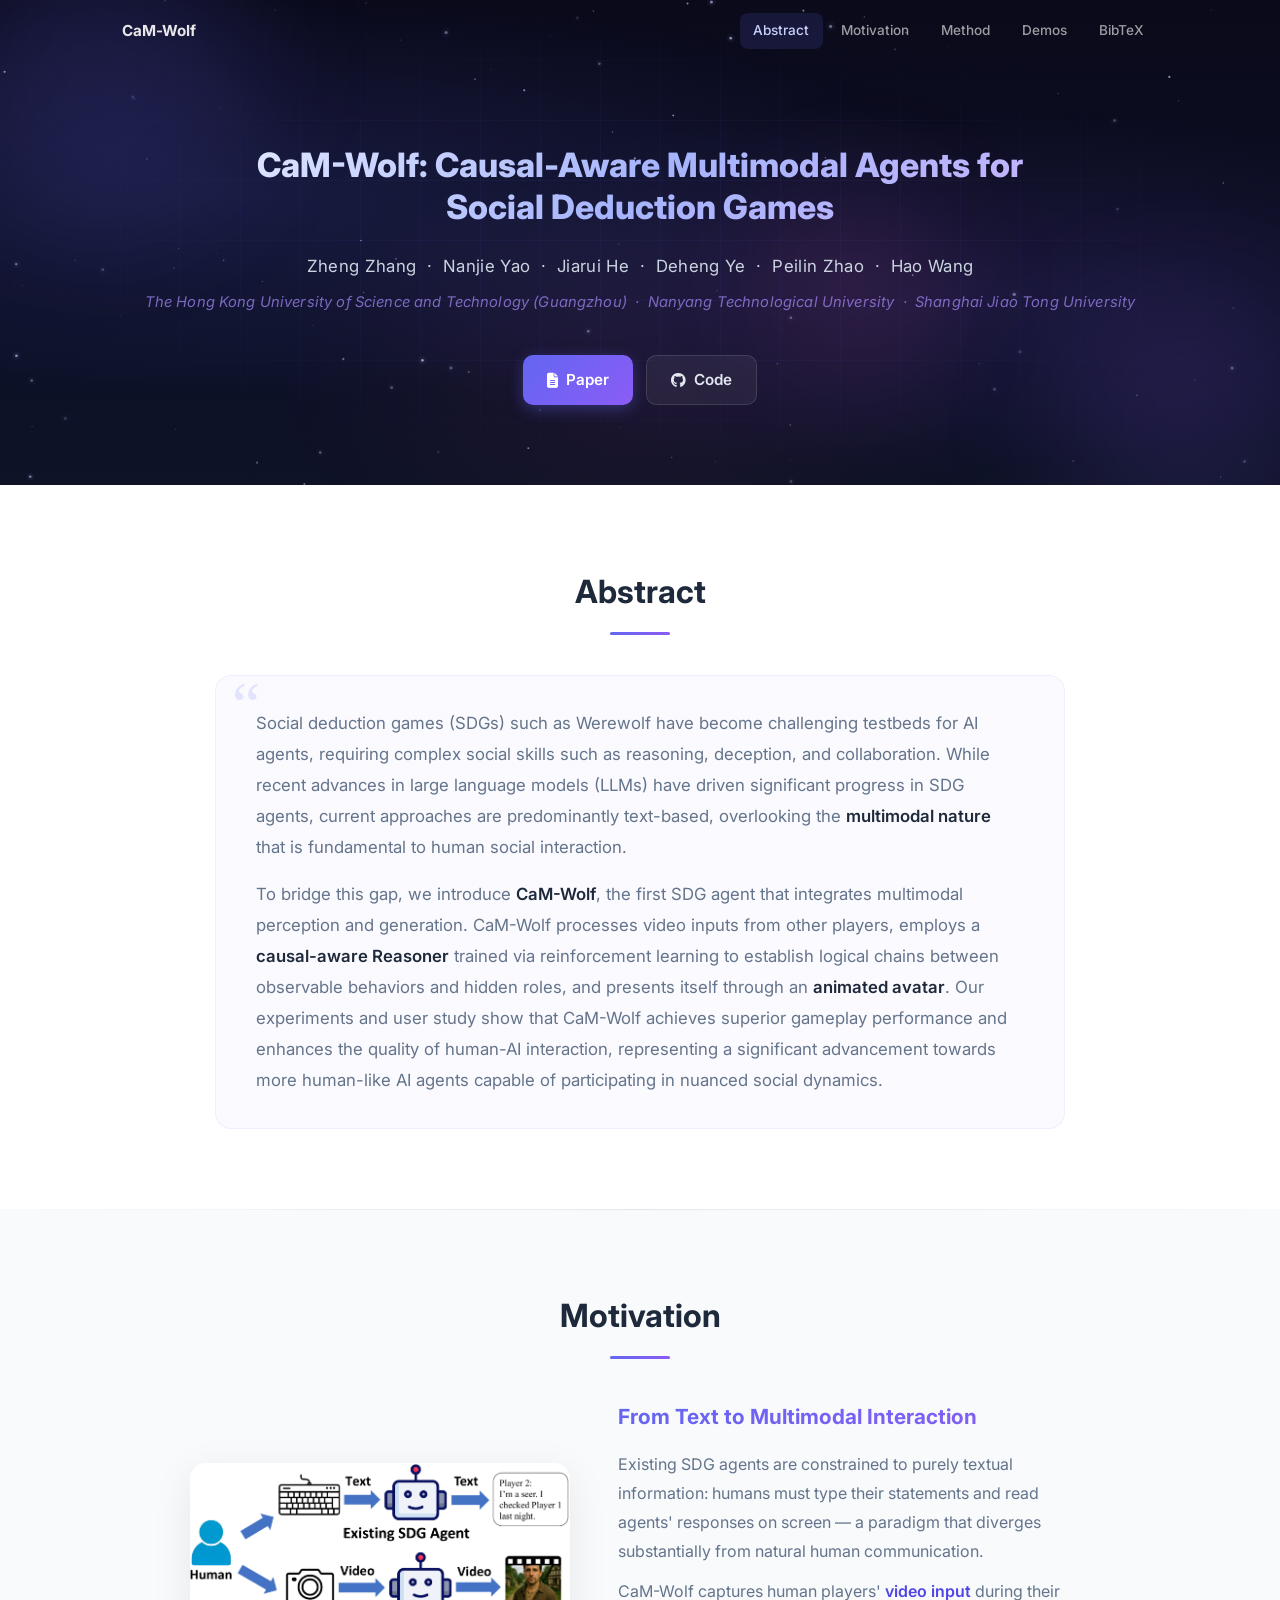
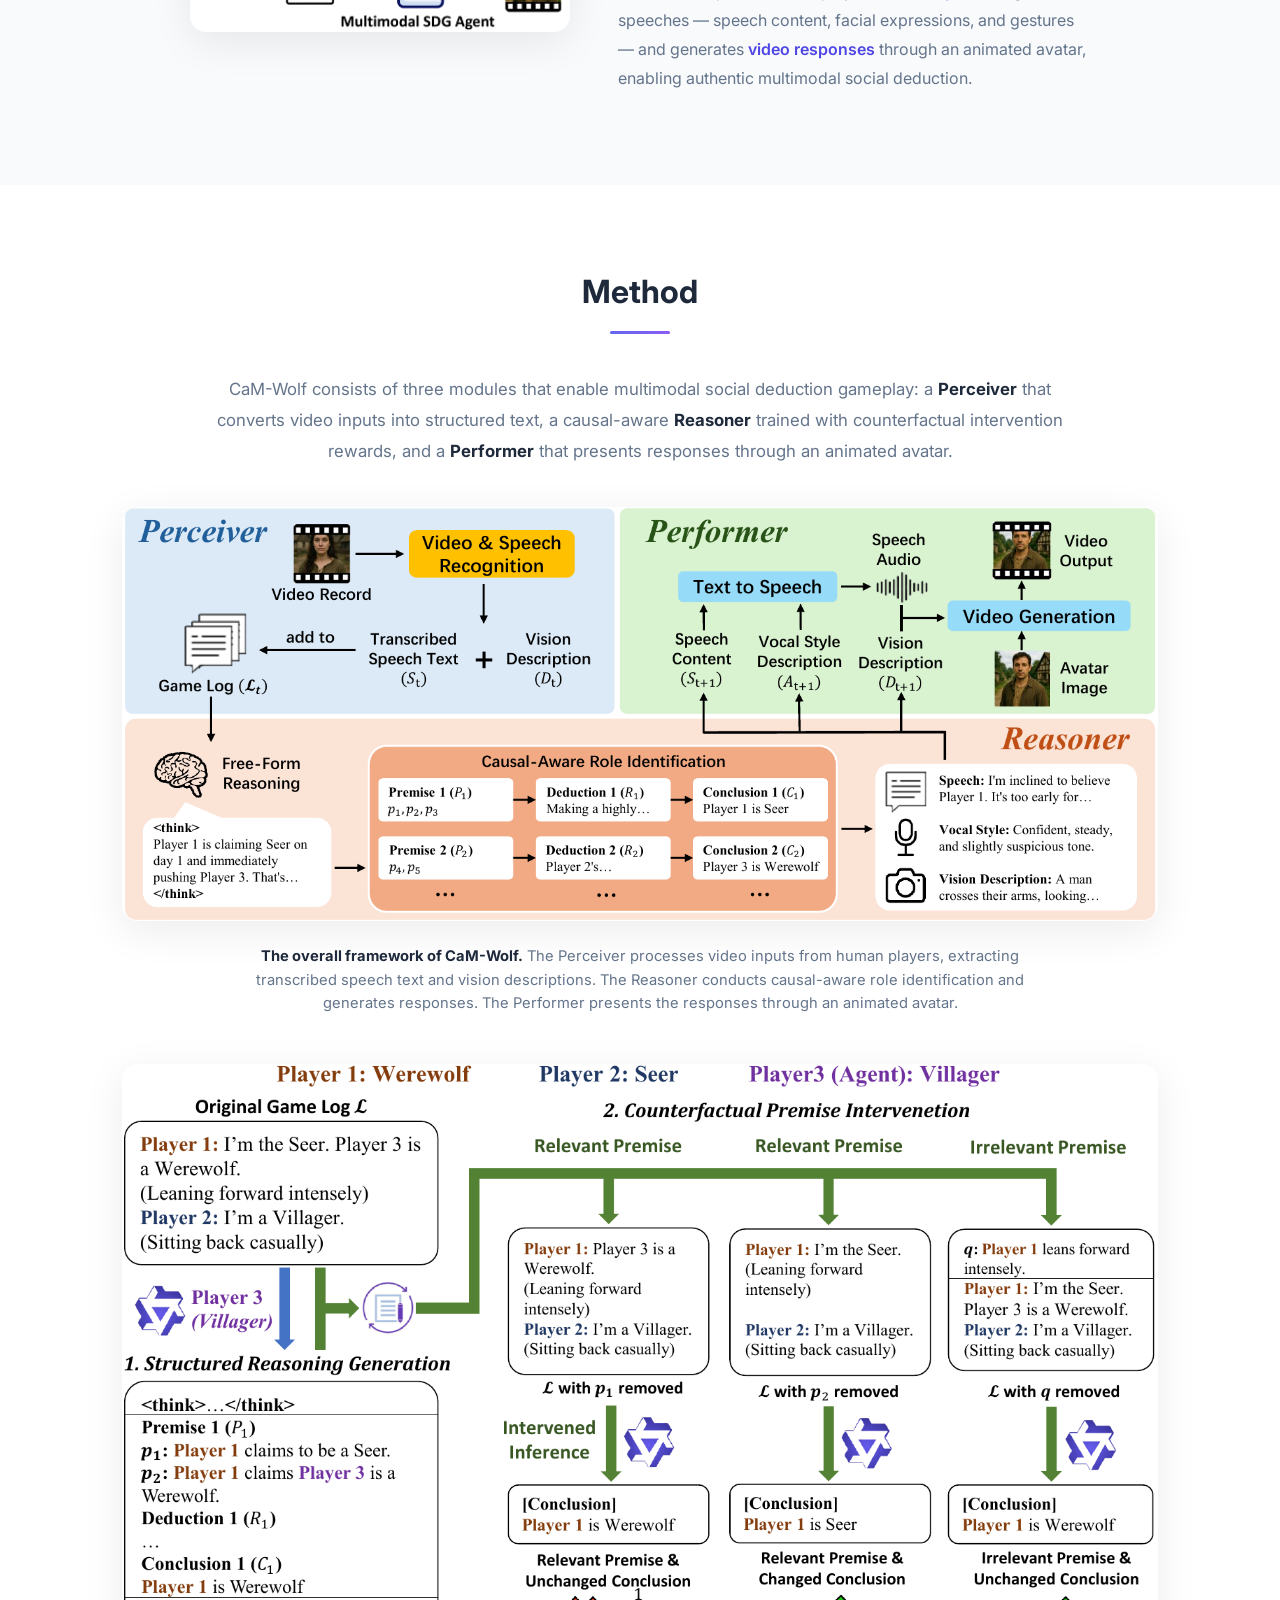
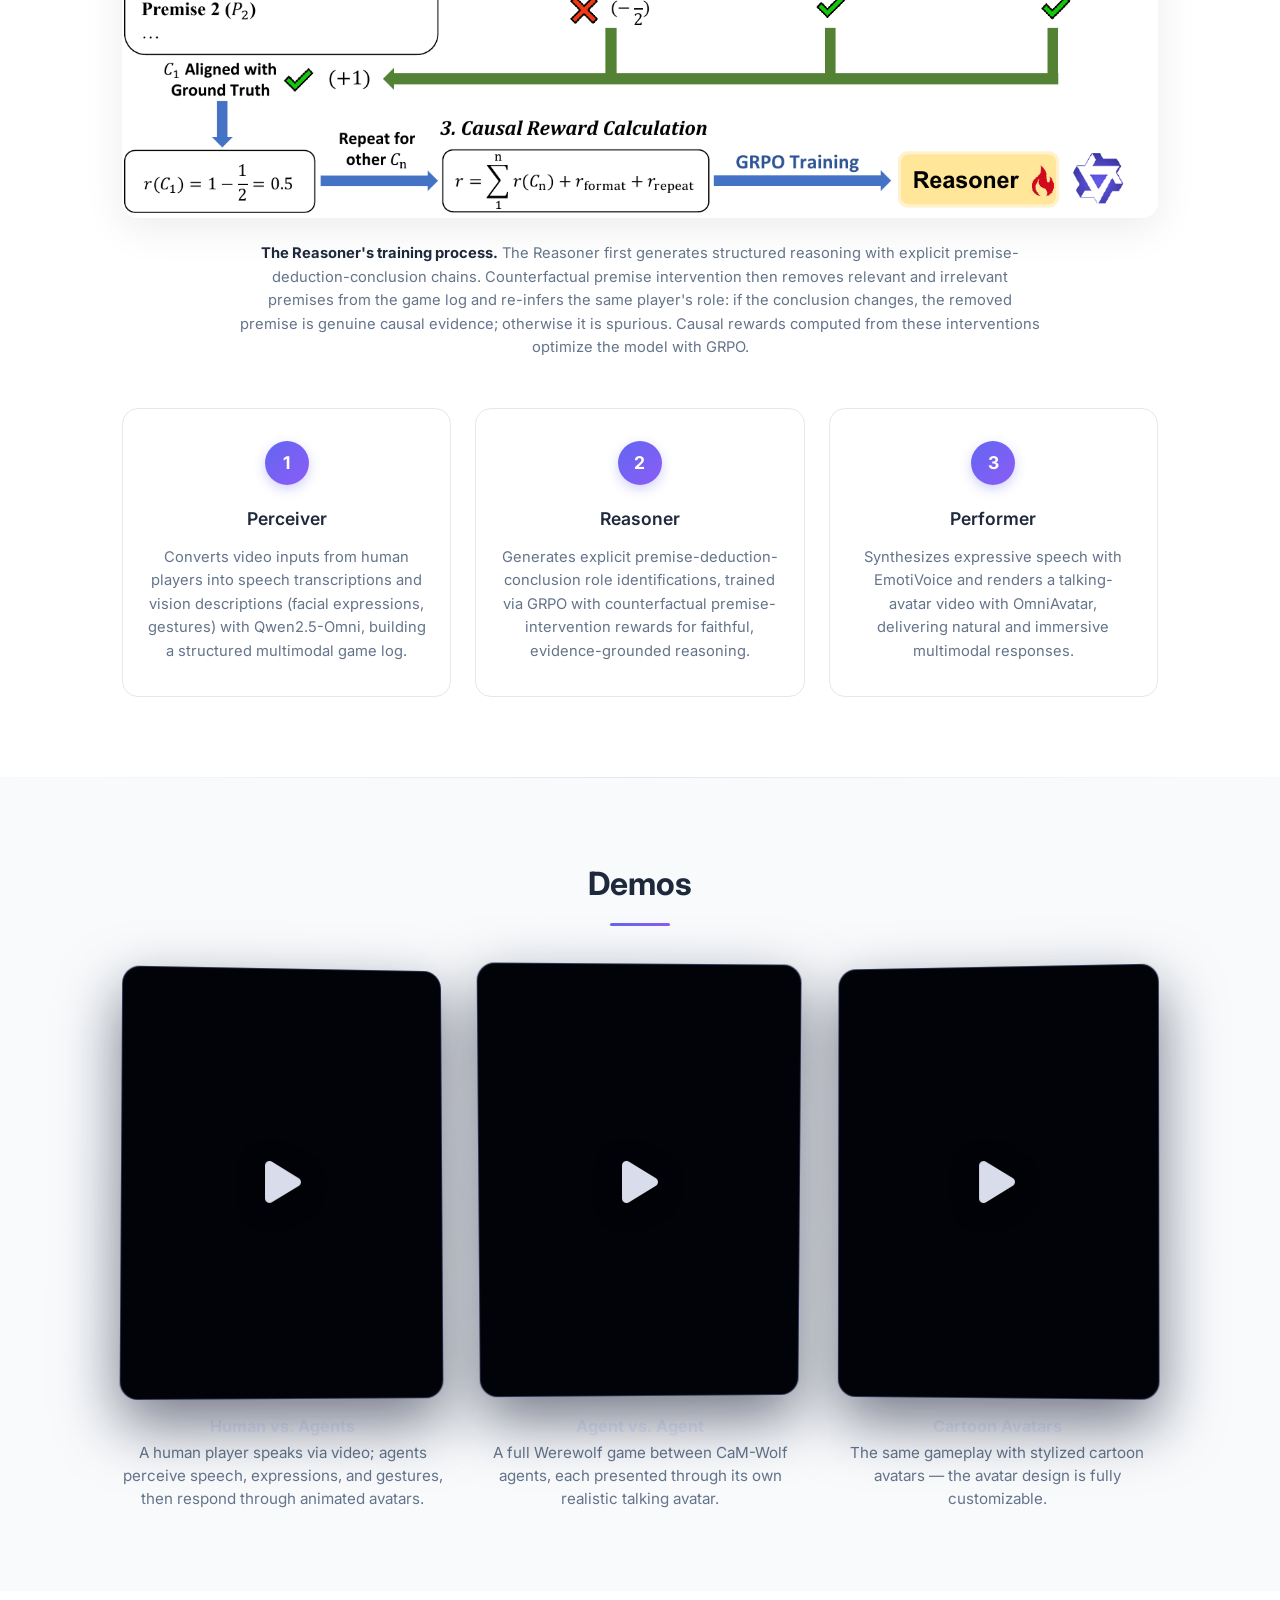
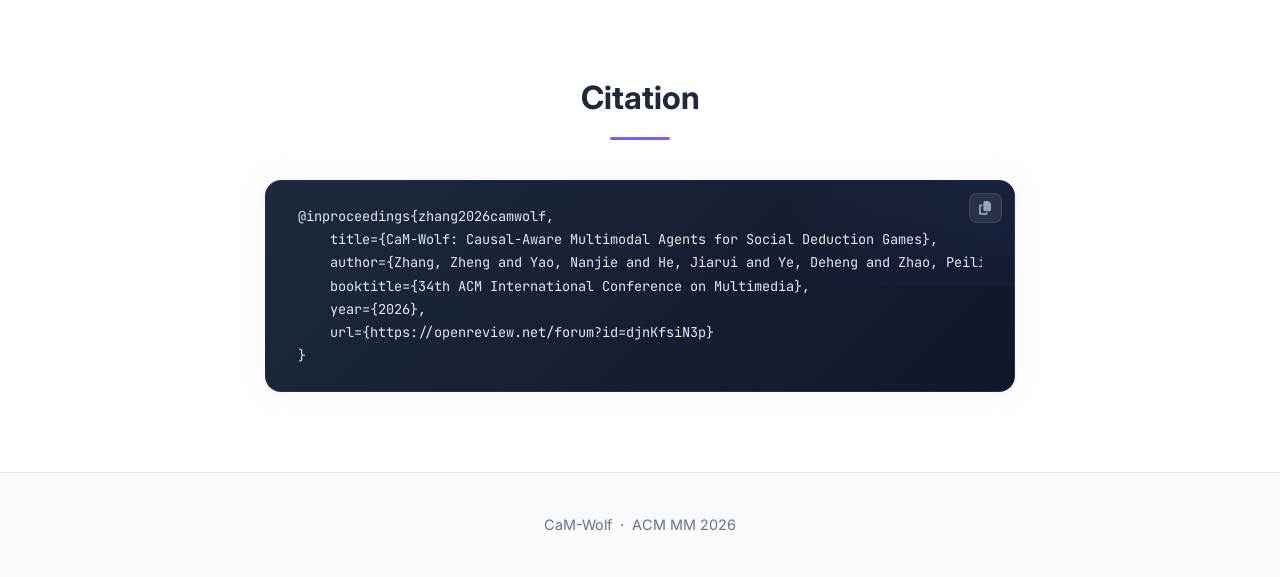
==== docs/index.html @ 0de29b6f "Human-vs-agent GUI and project page" ====
<!DOCTYPE html>
<html lang="en">
<head>
    <meta charset="UTF-8">
    <meta name="viewport" content="width=device-width, initial-scale=1.0">
    <title>CaM-Wolf</title>
    <link rel="stylesheet" href="static/css/style.css">
    <link rel="stylesheet" href="https://cdnjs.cloudflare.com/ajax/libs/font-awesome/6.5.1/css/all.min.css">
    <link rel="preconnect" href="https://fonts.googleapis.com">
    <link rel="preconnect" href="https://fonts.gstatic.com" crossorigin>
    <link href="https://fonts.googleapis.com/css2?family=Inter:wght@300;400;500;600;700;800&family=JetBrains+Mono:wght@400;500&display=swap" rel="stylesheet">
    <style>
        .demo-grid {
            display: grid;
            grid-template-columns: repeat(auto-fit, minmax(320px, 1fr));
            gap: 2.2rem;
            margin-top: 2.5rem;
        }
        .tilt-card {
            perspective: 1200px;
        }
        .tilt-inner {
            position: relative;
            border-radius: 18px;
            overflow: hidden;
            background: #0d1020;
            border: 1px solid rgba(140, 160, 255, 0.25);
            box-shadow: 0 24px 60px rgba(10, 14, 40, 0.55),
                        0 0 0 rgba(120, 150, 255, 0.0);
            transform-style: preserve-3d;
            transition: box-shadow 0.35s ease, border-color 0.35s ease;
            will-change: transform;
        }
        .tilt-inner::after {
            content: "";
            position: absolute;
            inset: 0;
            background: radial-gradient(600px circle at var(--mx, 50%) var(--my, 50%),
                                        rgba(150, 175, 255, 0.16), transparent 45%);
            pointer-events: none;
            opacity: 0;
            transition: opacity 0.35s ease;
        }
        .tilt-card:hover .tilt-inner {
            border-color: rgba(150, 175, 255, 0.55);
            box-shadow: 0 34px 80px rgba(10, 14, 40, 0.7),
                        0 0 42px rgba(120, 150, 255, 0.18);
        }
        .tilt-card:hover .tilt-inner::after { opacity: 1; }
        .tilt-inner video {
            display: block;
            width: 100%;
            height: 430px;
            object-fit: contain;
            background: #000;
            transform: translateZ(30px) scale(1.02);
        }
        .tilt-caption {
            margin-top: 1rem;
            text-align: center;
            color: var(--text-secondary, #9aa3c0);
            font-size: 0.95rem;
            line-height: 1.5;
        }
        .tilt-caption strong { color: var(--text-primary, #e8ecff); display: block; font-size: 1.02rem; margin-bottom: 0.25rem; }
        .play-hint {
            position: absolute;
            inset: 0;
            display: flex;
            align-items: center;
            justify-content: center;
            background: rgba(8, 10, 24, 0.35);
            opacity: 1;
            transition: opacity 0.3s ease;
            cursor: pointer;
        }
        .play-hint.hidden { opacity: 0; pointer-events: none; }
        .play-hint i {
            font-size: 3rem;
            color: rgba(235, 240, 255, 0.92);
            text-shadow: 0 4px 24px rgba(0, 0, 0, 0.6);
        }
        @media (max-width: 640px) {
            .tilt-inner video { height: 320px; }
        }
    </style>
</head>
<body>
<nav class="navbar" id="navbar">
    <div class="nav-container">
        <a href="#" class="nav-logo">CaM-Wolf</a>
        <div class="nav-links">
            <a href="#abstract" class="nav-link">Abstract</a>
            <a href="#motivation" class="nav-link">Motivation</a>
            <a href="#method" class="nav-link">Method</a>
            <a href="#demos" class="nav-link">Demos</a>
            <a href="#citation" class="nav-link">BibTeX</a>
        </div>
    </div>
</nav>
<canvas id="starry-bg"></canvas>
<section class="hero">
    <div class="hero-bg"></div>
    <div class="hero-orb hero-orb-1"></div>
    <div class="hero-orb hero-orb-2"></div>
    <div class="hero-orb hero-orb-3"></div>
    <div class="container">
        <h1 class="hero-title">CaM-Wolf: Causal-Aware Multimodal Agents for Social Deduction Games</h1>
        <p class="hero-authors">
            Zheng Zhang &nbsp;·&nbsp; Nanjie Yao &nbsp;·&nbsp; Jiarui He &nbsp;·&nbsp; Deheng Ye &nbsp;·&nbsp; Peilin Zhao &nbsp;·&nbsp; Hao Wang
        </p>
        <p class="hero-affiliation">The Hong Kong University of Science and Technology (Guangzhou) &nbsp;·&nbsp; Nanyang Technological University &nbsp;·&nbsp; Shanghai Jiao Tong University</p>
        <div class="hero-links">
            <a href="https://openreview.net/forum?id=djnKfsiN3p" class="btn btn-primary" target="_blank">
                <i class="fas fa-file-alt"></i> Paper
            </a>
            <a href="https://github.com/CjangCjengh/avatar_wolf" class="btn btn-secondary" target="_blank">
                <i class="fab fa-github"></i> Code
            </a>
        </div>
    </div>
</section>
<section class="section" id="abstract">
    <div class="container">
        <h2 class="section-title reveal">Abstract</h2>
        <div class="abstract-text reveal">
            <p>
                Social deduction games (SDGs) such as Werewolf have become challenging testbeds for AI agents, requiring complex social skills such as reasoning, deception, and collaboration. While recent advances in large language models (LLMs) have driven significant progress in SDG agents, current approaches are predominantly text-based, overlooking the <strong>multimodal nature</strong> that is fundamental to human social interaction.
            </p>
            <p>
                To bridge this gap, we introduce <strong>CaM-Wolf</strong>, the first SDG agent that integrates multimodal perception and generation. CaM-Wolf processes video inputs from other players, employs a <strong>causal-aware Reasoner</strong> trained via reinforcement learning to establish logical chains between observable behaviors and hidden roles, and presents itself through an <strong>animated avatar</strong>. Our experiments and user study show that CaM-Wolf achieves superior gameplay performance and enhances the quality of human-AI interaction, representing a significant advancement towards more human-like AI agents capable of participating in nuanced social dynamics.
            </p>
        </div>
    </div>
</section>
<section class="section section-alt" id="motivation">
    <div class="container">
        <h2 class="section-title reveal">Motivation</h2>
        <div class="motivation-layout reveal">
            <div class="motivation-img">
                <img src="static/images/motivation.png" alt="Interaction paradigms comparison">
            </div>
            <div class="motivation-text">
                <h3>From Text to Multimodal Interaction</h3>
                <p>Existing SDG agents are constrained to purely textual information: humans must type their statements and read agents' responses on screen — a paradigm that diverges substantially from natural human communication.</p>
                <p>CaM-Wolf captures human players' <strong>video input</strong> during their speeches — speech content, facial expressions, and gestures — and generates <strong>video responses</strong> through an animated avatar, enabling authentic multimodal social deduction.</p>
            </div>
        </div>
    </div>
</section>
<section class="section" id="method">
    <div class="container">
        <h2 class="section-title reveal">Method</h2>

        <div class="method-intro reveal">
            <p>
                CaM-Wolf consists of three modules that enable multimodal social deduction gameplay: a <strong>Perceiver</strong> that converts video inputs into structured text, a causal-aware <strong>Reasoner</strong> trained with counterfactual intervention rewards, and a <strong>Performer</strong> that presents responses through an animated avatar.
            </p>
        </div>

        <div class="figure-container reveal">
            <img src="static/images/framework.png" alt="CaM-Wolf framework" class="figure-img">
            <p class="figure-caption">
                <strong>The overall framework of CaM-Wolf.</strong> The Perceiver processes video inputs from human players, extracting transcribed speech text and vision descriptions. The Reasoner conducts causal-aware role identification and generates responses. The Performer presents the responses through an animated avatar.
            </p>
        </div>

        <div class="figure-container reveal" style="margin-top: 3rem;">
            <img src="static/images/causal_example.png" alt="Causal-aware training" class="figure-img">
            <p class="figure-caption">
                <strong>The Reasoner's training process.</strong> The Reasoner first generates structured reasoning with explicit premise-deduction-conclusion chains. Counterfactual premise intervention then removes relevant and irrelevant premises from the game log and re-infers the same player's role: if the conclusion changes, the removed premise is genuine causal evidence; otherwise it is spurious. Causal rewards computed from these interventions optimize the model with GRPO.
            </p>
        </div>

        <div class="method-steps">
            <div class="step-card reveal reveal-delay-1">
                <div class="step-number">1</div>
                <h3>Perceiver</h3>
                <p>Converts video inputs from human players into speech transcriptions and vision descriptions (facial expressions, gestures) with Qwen2.5-Omni, building a structured multimodal game log.</p>
            </div>
            <div class="step-card reveal reveal-delay-2">
                <div class="step-number">2</div>
                <h3>Reasoner</h3>
                <p>Generates explicit premise-deduction-conclusion role identifications, trained via GRPO with counterfactual premise-intervention rewards for faithful, evidence-grounded reasoning.</p>
            </div>
            <div class="step-card reveal reveal-delay-3">
                <div class="step-number">3</div>
                <h3>Performer</h3>
                <p>Synthesizes expressive speech with EmotiVoice and renders a talking-avatar video with OmniAvatar, delivering natural and immersive multimodal responses.</p>
            </div>
        </div>
    </div>
</section>
<section class="section section-alt" id="demos">
    <div class="container">
        <h2 class="section-title reveal">Demos</h2>
        <div class="demo-grid">
            <div class="tilt-card reveal reveal-delay-1">
                <div class="tilt-inner">
                    <video src="static/videos/human_vs_agent.mp4" muted loop playsinline preload="metadata"></video>
                    <div class="play-hint" onclick="togglePlay(this)"><i class="fas fa-play"></i></div>
                </div>
                <p class="tilt-caption"><strong>Human vs. Agents</strong>A human player speaks via video; agents perceive speech, expressions, and gestures, then respond through animated avatars.</p>
            </div>
            <div class="tilt-card reveal reveal-delay-2">
                <div class="tilt-inner">
                    <video src="static/videos/agent_vs_agent.mp4" muted loop playsinline preload="metadata"></video>
                    <div class="play-hint" onclick="togglePlay(this)"><i class="fas fa-play"></i></div>
                </div>
                <p class="tilt-caption"><strong>Agent vs. Agent</strong>A full Werewolf game between CaM-Wolf agents, each presented through its own realistic talking avatar.</p>
            </div>
            <div class="tilt-card reveal reveal-delay-3">
                <div class="tilt-inner">
                    <video src="static/videos/agent_vs_agent_cartoon.mp4" muted loop playsinline preload="metadata"></video>
                    <div class="play-hint" onclick="togglePlay(this)"><i class="fas fa-play"></i></div>
                </div>
                <p class="tilt-caption"><strong>Cartoon Avatars</strong>The same gameplay with stylized cartoon avatars — the avatar design is fully customizable.</p>
            </div>
        </div>
    </div>
</section>
<section class="section" id="citation">
    <div class="container">
        <h2 class="section-title reveal">Citation</h2>
        <div class="citation-block reveal">
            <button class="copy-btn" onclick="copyBibtex()" title="Copy to clipboard">
                <i class="fas fa-copy"></i>
            </button>
<pre id="bibtex">@inproceedings{zhang2026camwolf,
    title={CaM-Wolf: Causal-Aware Multimodal Agents for Social Deduction Games},
    author={Zhang, Zheng and Yao, Nanjie and He, Jiarui and Ye, Deheng and Zhao, Peilin and Wang, Hao},
    booktitle={34th ACM International Conference on Multimedia},
    year={2026},
    url={https://openreview.net/forum?id=djnKfsiN3p}
}</pre>
        </div>
    </div>
</section>
<footer class="footer">
    <div class="container">
        <p>CaM-Wolf &nbsp;·&nbsp; ACM MM 2026</p>
    </div>
</footer>

<script>
function copyBibtex() {
    const text = document.getElementById('bibtex').textContent;
    navigator.clipboard.writeText(text).then(() => {
        const btn = document.querySelector('.copy-btn');
        btn.innerHTML = '<i class="fas fa-check"></i>';
        setTimeout(() => { btn.innerHTML = '<i class="fas fa-copy"></i>'; }, 2000);
    });
}

const observer = new IntersectionObserver((entries) => {
    entries.forEach(entry => {
        if (entry.isIntersecting) {
            entry.target.classList.add('visible');
        }
    });
}, { threshold: 0.1, rootMargin: '0px 0px -40px 0px' });

document.querySelectorAll('.reveal').forEach(el => observer.observe(el));

const navbar = document.getElementById('navbar');
window.addEventListener('scroll', () => {
    if (window.pageYOffset > 80) {
        navbar.classList.add('nav-scrolled');
    } else {
        navbar.classList.remove('nav-scrolled');
    }
});

const sections = document.querySelectorAll('.section');
const navLinks = document.querySelectorAll('.nav-link');
const navObserver = new IntersectionObserver((entries) => {
    entries.forEach(entry => {
        if (entry.isIntersecting) {
            navLinks.forEach(link => link.classList.remove('active'));
            const id = entry.target.getAttribute('id');
            const activeLink = document.querySelector(`.nav-link[href="#${id}"]`);
            if (activeLink) activeLink.classList.add('active');
        }
    });
}, { threshold: 0.3, rootMargin: '-80px 0px -50% 0px' });

sections.forEach(sec => navObserver.observe(sec));

function togglePlay(hint) {
    const video = hint.parentElement.querySelector('video');
    if (video.paused) {
        video.play();
        hint.classList.add('hidden');
    }
}
document.querySelectorAll('.tilt-inner video').forEach(video => {
    video.addEventListener('click', () => {
        if (!video.paused) {
            video.pause();
            const hint = video.parentElement.querySelector('.play-hint');
            hint.classList.remove('hidden');
        }
    });
});

document.querySelectorAll('.tilt-card').forEach((card, idx) => {
    const inner = card.querySelector('.tilt-inner');
    let targetX = 0, targetY = 0, curX = 0, curY = 0;
    let hovering = false;

    card.addEventListener('mousemove', e => {
        const r = card.getBoundingClientRect();
        const px = (e.clientX - r.left) / r.width;
        const py = (e.clientY - r.top) / r.height;
        targetY = (px - 0.5) * 14;   // rotateY
        targetX = (0.5 - py) * 10;   // rotateX
        inner.style.setProperty('--mx', `${px * 100}%`);
        inner.style.setProperty('--my', `${py * 100}%`);
        hovering = true;
    });
    card.addEventListener('mouseleave', () => {
        hovering = false;
        targetX = 0; targetY = 0;
    });

    function animate(t) {
        if (!hovering) {
            targetY = Math.sin(t / 2600 + idx * 1.7) * 5;
            targetX = Math.cos(t / 3400 + idx * 2.1) * 3.5;
        }
        curX += (targetX - curX) * 0.08;
        curY += (targetY - curY) * 0.08;
        inner.style.transform =
            `rotateX(${curX.toFixed(2)}deg) rotateY(${curY.toFixed(2)}deg)`;
        requestAnimationFrame(animate);
    }
    requestAnimationFrame(animate);
});

(function() {
    const canvas = document.getElementById('starry-bg');
    const ctx = canvas.getContext('2d');
    let width, height, stars, shootingStars;

    function resize() {
        width = canvas.width = window.innerWidth;
        height = canvas.height = window.innerHeight;
    }

    function createStars(count) {
        stars = [];
        for (let i = 0; i < count; i++) {
            stars.push({
                x: Math.random() * width,
                y: Math.random() * height,
                radius: Math.random() * 1.5 + 0.3,
                opacity: Math.random() * 0.6 + 0.2,
                twinkleSpeed: Math.random() * 0.02 + 0.005,
                twinkleOffset: Math.random() * Math.PI * 2
            });
        }
    }

    function createShootingStars() {
        shootingStars = [];
    }

    function maybeAddShootingStar() {
        if (Math.random() < 0.002 && shootingStars.length < 2) {
            shootingStars.push({
                x: Math.random() * width * 0.8,
                y: Math.random() * height * 0.4,
                len: Math.random() * 60 + 40,
                speed: Math.random() * 4 + 3,
                opacity: 1,
                angle: Math.PI / 4 + (Math.random() - 0.5) * 0.3
            });
        }
    }

    function draw(time) {
        ctx.clearRect(0, 0, width, height);

        stars.forEach(star => {
            const twinkle = Math.sin(time * star.twinkleSpeed + star.twinkleOffset) * 0.3 + 0.7;
            const alpha = star.opacity * twinkle;
            ctx.beginPath();
            ctx.arc(star.x, star.y, star.radius, 0, Math.PI * 2);
            ctx.fillStyle = `rgba(200, 210, 255, ${alpha})`;
            ctx.fill();

            if (star.radius > 1.2) {
                ctx.beginPath();
                ctx.arc(star.x, star.y, star.radius * 3, 0, Math.PI * 2);
                ctx.fillStyle = `rgba(180, 200, 255, ${alpha * 0.08})`;
                ctx.fill();
            }
        });

        maybeAddShootingStar();
        shootingStars.forEach((s, i) => {
            s.x += Math.cos(s.angle) * s.speed;
            s.y += Math.sin(s.angle) * s.speed;
            s.opacity -= 0.008;

            if (s.opacity <= 0 || s.x > width || s.y > height) {
                shootingStars.splice(i, 1);
                return;
            }

            const tailX = s.x - Math.cos(s.angle) * s.len;
            const tailY = s.y - Math.sin(s.angle) * s.len;
            const gradient = ctx.createLinearGradient(tailX, tailY, s.x, s.y);
            gradient.addColorStop(0, `rgba(200, 210, 255, 0)`);
            gradient.addColorStop(1, `rgba(200, 210, 255, ${s.opacity * 0.6})`);

            ctx.beginPath();
            ctx.moveTo(tailX, tailY);
            ctx.lineTo(s.x, s.y);
            ctx.strokeStyle = gradient;
            ctx.lineWidth = 1.2;
            ctx.stroke();
        });

        requestAnimationFrame(draw);
    }

    window.addEventListener('resize', () => {
        resize();
        createStars(180);
    });

    resize();
    createStars(180);
    createShootingStars();
    requestAnimationFrame(draw);
})();
</script>

</body>
</html>
---- docs/static/css/style.css ----
/* ============================================
   The Stackelberg Speaker - GitHub Pages Style
   ============================================ */

:root {
    --primary: #6366f1;
    --primary-dark: #4f46e5;
    --primary-light: #e0e7ff;
    --accent: #8b5cf6;
    --accent-pink: #ec4899;
    --accent-cyan: #06b6d4;
    --bg: #ffffff;
    --bg-alt: #f8fafc;
    --text: #1e293b;
    --text-secondary: #64748b;
    --border: #e2e8f0;
    --shadow: 0 1px 3px rgba(0, 0, 0, 0.06), 0 1px 2px rgba(0, 0, 0, 0.04);
    --shadow-lg: 0 10px 40px rgba(0, 0, 0, 0.08);
    --shadow-glow: 0 0 30px rgba(99, 102, 241, 0.15);
    --radius: 16px;
    --radius-sm: 10px;
}

* {
    margin: 0;
    padding: 0;
    box-sizing: border-box;
}

html {
    scroll-behavior: smooth;
}

body {
    font-family: 'Inter', -apple-system, BlinkMacSystemFont, sans-serif;
    color: var(--text);
    line-height: 1.7;
    background: var(--bg);
    -webkit-font-smoothing: antialiased;
    overflow-x: hidden;
    padding-top: 0;
}

/* ---- Starry Sky Canvas ---- */
#starry-bg {
    position: fixed;
    top: 0;
    left: 0;
    width: 100%;
    height: 100%;
    z-index: -1;
    background: linear-gradient(180deg, #0a0a1a 0%, #0d1127 40%, #111827 100%);
    pointer-events: none;
}

/* ---- Navigation Bar ---- */
.navbar {
    position: fixed;
    top: 0;
    left: 0;
    right: 0;
    z-index: 1000;
    padding: 0.8rem 0;
    transition: all 0.4s cubic-bezier(0.16, 1, 0.3, 1);
    background: transparent;
}

.navbar.nav-scrolled {
    background: rgba(10, 10, 26, 0.85);
    backdrop-filter: blur(20px);
    -webkit-backdrop-filter: blur(20px);
    border-bottom: 1px solid rgba(99, 102, 241, 0.1);
    box-shadow: 0 4px 30px rgba(0, 0, 0, 0.15);
    padding: 0.5rem 0;
}

.nav-container {
    max-width: 1100px;
    margin: 0 auto;
    padding: 0 2rem;
    display: flex;
    align-items: center;
    justify-content: space-between;
}

.nav-logo {
    font-size: 0.95rem;
    font-weight: 700;
    color: rgba(255, 255, 255, 0.9);
    text-decoration: none;
    letter-spacing: -0.01em;
    transition: color 0.3s ease;
}

.nav-logo:hover {
    color: #c7d2fe;
}

.nav-links {
    display: flex;
    gap: 0.3rem;
}

.nav-link {
    color: rgba(255, 255, 255, 0.6);
    text-decoration: none;
    font-size: 0.85rem;
    font-weight: 500;
    padding: 0.4rem 0.85rem;
    border-radius: 8px;
    transition: all 0.3s ease;
    position: relative;
}

.nav-link:hover {
    color: rgba(255, 255, 255, 0.95);
    background: rgba(255, 255, 255, 0.06);
}

.nav-link.active {
    color: #c7d2fe;
    background: rgba(99, 102, 241, 0.15);
}

.container {
    max-width: 1100px;
    margin: 0 auto;
    padding: 0 2rem;
}

/* ---- Scroll Reveal Animation ---- */
.reveal {
    opacity: 0;
    transform: translateY(30px);
    transition: opacity 0.8s cubic-bezier(0.16, 1, 0.3, 1),
                transform 0.8s cubic-bezier(0.16, 1, 0.3, 1);
}

.reveal.visible {
    opacity: 1;
    transform: translateY(0);
}

.reveal-delay-1 { transition-delay: 0.1s; }
.reveal-delay-2 { transition-delay: 0.2s; }
.reveal-delay-3 { transition-delay: 0.3s; }
.reveal-delay-4 { transition-delay: 0.4s; }

/* ---- Hero ---- */
.hero {
    position: relative;
    padding: 9rem 0 5rem;
    text-align: center;
    overflow: hidden;
    background: transparent;
    color: #fff;
}

.hero-bg {
    position: absolute;
    inset: 0;
    background:
        radial-gradient(ellipse at 20% 40%, rgba(99, 102, 241, 0.15) 0%, transparent 50%),
        radial-gradient(ellipse at 75% 60%, rgba(139, 92, 246, 0.12) 0%, transparent 45%),
        radial-gradient(ellipse at 50% 80%, rgba(236, 72, 153, 0.06) 0%, transparent 40%);
    pointer-events: none;
}

/* 动态网格背景 */
.hero::before {
    content: '';
    position: absolute;
    inset: 0;
    background-image:
        linear-gradient(rgba(99, 102, 241, 0.06) 1px, transparent 1px),
        linear-gradient(90deg, rgba(99, 102, 241, 0.06) 1px, transparent 1px);
    background-size: 60px 60px;
    mask-image: radial-gradient(ellipse at center, black 30%, transparent 70%);
    -webkit-mask-image: radial-gradient(ellipse at center, black 30%, transparent 70%);
    pointer-events: none;
    animation: gridPulse 8s ease-in-out infinite;
}

@keyframes gridPulse {
    0%, 100% { opacity: 0.4; }
    50% { opacity: 0.8; }
}

/* 浮动光球 */
.hero-orb {
    position: absolute;
    border-radius: 50%;
    filter: blur(60px);
    pointer-events: none;
    animation: orbFloat 12s ease-in-out infinite;
}

.hero-orb-1 {
    width: 300px;
    height: 300px;
    background: rgba(99, 102, 241, 0.15);
    top: -80px;
    left: -50px;
    animation-delay: 0s;
}

.hero-orb-2 {
    width: 250px;
    height: 250px;
    background: rgba(139, 92, 246, 0.12);
    bottom: -60px;
    right: -30px;
    animation-delay: -4s;
}

.hero-orb-3 {
    width: 180px;
    height: 180px;
    background: rgba(236, 72, 153, 0.1);
    top: 40%;
    left: 60%;
    animation-delay: -8s;
}

@keyframes orbFloat {
    0%, 100% { transform: translate(0, 0) scale(1); }
    33% { transform: translate(30px, -20px) scale(1.05); }
    66% { transform: translate(-20px, 15px) scale(0.95); }
}

.hero .container {
    position: relative;
    z-index: 1;
}

.hero-title {
    font-size: 2.1rem;
    font-weight: 800;
    line-height: 1.25;
    margin-bottom: 1.5rem;
    max-width: 800px;
    margin-left: auto;
    margin-right: auto;
    background: linear-gradient(135deg, #e0e7ff 0%, #a5b4fc 25%, #c4b5fd 50%, #93c5fd 75%, #e0e7ff 100%);
    background-size: 200% 200%;
    -webkit-background-clip: text;
    -webkit-text-fill-color: transparent;
    background-clip: text;
    animation: titleShimmer 6s ease-in-out infinite;
}

@keyframes titleShimmer {
    0% { background-position: 0% 50%; }
    50% { background-position: 100% 50%; }
    100% { background-position: 0% 50%; }
}

.hero-authors {
    font-size: 1.05rem;
    color: #cbd5e1;
    margin-bottom: 0.6rem;
    font-weight: 400;
    letter-spacing: 0.02em;
}

.hero-affiliation {
    font-size: 0.92rem;
    color: rgba(167, 139, 250, 0.7);
    margin-bottom: 2.5rem;
    font-weight: 400;
    font-style: italic;
    letter-spacing: 0.01em;
}

.hero-links {
    display: flex;
    gap: 0.85rem;
    justify-content: center;
    flex-wrap: wrap;
}

.btn {
    display: inline-flex;
    align-items: center;
    gap: 0.5rem;
    padding: 0.7rem 1.5rem;
    border-radius: var(--radius-sm);
    font-size: 0.95rem;
    font-weight: 600;
    text-decoration: none;
    transition: all 0.3s cubic-bezier(0.16, 1, 0.3, 1);
    cursor: pointer;
    position: relative;
}

.btn-primary {
    background: linear-gradient(135deg, var(--primary) 0%, var(--accent) 100%);
    color: #fff;
    border: none;
    box-shadow: 0 4px 15px rgba(99, 102, 241, 0.35);
}

.btn-primary:hover {
    transform: translateY(-2px);
    box-shadow: 0 8px 25px rgba(99, 102, 241, 0.5);
}

.btn-secondary {
    background: rgba(255, 255, 255, 0.06);
    color: #e2e8f0;
    border: 1px solid rgba(255, 255, 255, 0.12);
    backdrop-filter: blur(10px);
}

.btn-secondary:hover {
    background: rgba(255, 255, 255, 0.12);
    border-color: rgba(255, 255, 255, 0.25);
    transform: translateY(-2px);
    box-shadow: 0 4px 15px rgba(255, 255, 255, 0.08);
}

/* ---- Sections ---- */
.section {
    padding: 5rem 0;
    position: relative;
    background: var(--bg);
}

.section-alt {
    background: var(--bg-alt);
}

/* 给 section-alt 加微妙的顶部渐变分隔 */
.section-alt::before {
    content: '';
    position: absolute;
    top: 0;
    left: 0;
    right: 0;
    height: 1px;
    background: linear-gradient(90deg, transparent, var(--border), transparent);
}

.section-title {
    font-size: 2rem;
    font-weight: 700;
    text-align: center;
    margin-bottom: 2.5rem;
    color: var(--text);
    position: relative;
}

.section-title::after {
    content: '';
    display: block;
    width: 60px;
    height: 3px;
    background: linear-gradient(90deg, var(--primary), var(--accent));
    margin: 0.75rem auto 0;
    border-radius: 2px;
}

.subsection-title {
    font-size: 1.35rem;
    font-weight: 600;
    margin: 3rem 0 1rem;
    color: var(--text);
}

.subsection-title:first-of-type {
    margin-top: 0;
}

/* ---- Abstract ---- */
.abstract-text {
    max-width: 850px;
    margin: 0 auto;
    font-size: 1.05rem;
    color: var(--text-secondary);
    line-height: 1.85;
    position: relative;
    padding: 2rem 2.5rem;
    background: linear-gradient(135deg, rgba(99, 102, 241, 0.03) 0%, rgba(139, 92, 246, 0.03) 100%);
    border-radius: var(--radius);
    border: 1px solid rgba(99, 102, 241, 0.08);
}

/* 装饰性引号 */
.abstract-text::before {
    content: '\201C';
    position: absolute;
    top: -0.2rem;
    left: 1rem;
    font-size: 4rem;
    font-family: Georgia, serif;
    color: var(--primary);
    opacity: 0.15;
    line-height: 1;
}

.abstract-text p + p {
    margin-top: 1rem;
}

.abstract-text strong {
    color: var(--text);
    font-weight: 600;
}

/* ---- Motivation Layout ---- */
.motivation-layout {
    display: grid;
    grid-template-columns: auto 1fr;
    gap: 3rem;
    align-items: center;
    max-width: 900px;
    margin: 0 auto;
}

.motivation-img {
    max-width: 380px;
}

.motivation-img img {
    width: 100%;
    height: auto;
    border-radius: var(--radius);
    box-shadow: var(--shadow-lg);
    transition: transform 0.4s cubic-bezier(0.16, 1, 0.3, 1);
}

.motivation-img:hover img {
    transform: scale(1.02);
}

.motivation-text h3 {
    font-size: 1.3rem;
    font-weight: 700;
    margin-bottom: 1rem;
    color: var(--text);
    background: linear-gradient(135deg, var(--primary), var(--accent));
    -webkit-background-clip: text;
    -webkit-text-fill-color: transparent;
    background-clip: text;
}

.motivation-text p {
    font-size: 1rem;
    color: var(--text-secondary);
    line-height: 1.8;
    margin-bottom: 0.75rem;
}

.motivation-text strong {
    color: var(--primary-dark);
    font-weight: 600;
}

/* ---- Figures ---- */
.figure-container {
    text-align: center;
    margin: 2rem 0;
}

.figure-img {
    max-width: 100%;
    height: auto;
    border-radius: var(--radius);
    box-shadow: var(--shadow-lg);
    transition: transform 0.4s cubic-bezier(0.16, 1, 0.3, 1),
                box-shadow 0.4s ease;
}

.figure-img:hover {
    transform: scale(1.01);
    box-shadow: 0 15px 50px rgba(0, 0, 0, 0.12);
}

.figure-caption {
    margin-top: 1rem;
    font-size: 0.92rem;
    color: var(--text-secondary);
    max-width: 800px;
    margin-left: auto;
    margin-right: auto;
    line-height: 1.6;
}

.figure-caption strong {
    color: var(--text);
}

/* ---- Method Steps ---- */
.method-intro {
    max-width: 850px;
    margin: 0 auto 2.5rem;
    font-size: 1.05rem;
    color: var(--text-secondary);
    text-align: center;
    line-height: 1.85;
}

.method-intro strong {
    color: var(--text);
}

.method-steps {
    display: grid;
    grid-template-columns: repeat(3, 1fr);
    gap: 1.5rem;
    margin-top: 3rem;
}

.step-card {
    background: var(--bg);
    border: 1px solid var(--border);
    border-radius: var(--radius);
    padding: 2rem 1.5rem;
    text-align: center;
    transition: transform 0.3s cubic-bezier(0.16, 1, 0.3, 1),
                box-shadow 0.3s ease;
    position: relative;
    overflow: hidden;
}

/* 卡片顶部渐变装饰线 */
.step-card::before {
    content: '';
    position: absolute;
    top: 0;
    left: 0;
    right: 0;
    height: 3px;
    background: linear-gradient(90deg, var(--primary), var(--accent));
    opacity: 0;
    transition: opacity 0.3s ease;
}

.step-card:hover {
    transform: translateY(-5px);
    box-shadow: 0 12px 40px rgba(99, 102, 241, 0.1);
}

.step-card:hover::before {
    opacity: 1;
}

.step-number {
    display: inline-flex;
    align-items: center;
    justify-content: center;
    width: 44px;
    height: 44px;
    border-radius: 50%;
    background: linear-gradient(135deg, var(--primary), var(--accent));
    color: #fff;
    font-weight: 700;
    font-size: 1.1rem;
    margin-bottom: 1.2rem;
    box-shadow: 0 4px 12px rgba(99, 102, 241, 0.3);
}

.step-card h3 {
    font-size: 1.1rem;
    font-weight: 600;
    margin-bottom: 0.75rem;
}

.step-card p {
    font-size: 0.92rem;
    color: var(--text-secondary);
    line-height: 1.6;
}

/* ---- Game Grid ---- */
.game-grid {
    display: grid;
    grid-template-columns: repeat(4, 1fr);
    gap: 1.5rem;
}

.game-card {
    background: var(--bg);
    border: 1px solid var(--border);
    border-radius: var(--radius);
    padding: 2rem 1.5rem;
    text-align: center;
    transition: transform 0.3s cubic-bezier(0.16, 1, 0.3, 1),
                box-shadow 0.3s ease;
    position: relative;
    overflow: hidden;
}

/* 每张游戏卡片不同颜色的顶部装饰 */
.game-card::before {
    content: '';
    position: absolute;
    top: 0;
    left: 0;
    right: 0;
    height: 3px;
    transition: height 0.3s ease;
}

.game-card:nth-child(1)::before { background: linear-gradient(90deg, #ef4444, #f97316); }
.game-card:nth-child(2)::before { background: linear-gradient(90deg, #6366f1, #8b5cf6); }
.game-card:nth-child(3)::before { background: linear-gradient(90deg, #06b6d4, #3b82f6); }
.game-card:nth-child(4)::before { background: linear-gradient(90deg, #10b981, #06b6d4); }

.game-card:hover {
    transform: translateY(-5px);
    box-shadow: 0 12px 40px rgba(0, 0, 0, 0.08);
}

.game-card:hover::before {
    height: 4px;
}

.game-icon {
    font-size: 2.8rem;
    margin-bottom: 1rem;
    display: inline-block;
    transition: transform 0.3s ease;
}

.game-card:hover .game-icon {
    transform: scale(1.15);
}

.game-card h3 {
    font-size: 1.15rem;
    font-weight: 600;
    margin-bottom: 0.5rem;
}

.game-card p {
    font-size: 0.88rem;
    color: var(--text-secondary);
    line-height: 1.55;
    margin-bottom: 1rem;
}

.game-tag {
    display: inline-block;
    padding: 0.25rem 0.85rem;
    border-radius: 999px;
    background: var(--primary-light);
    color: var(--primary);
    font-size: 0.78rem;
    font-weight: 600;
    transition: all 0.3s ease;
}

.game-card:hover .game-tag {
    background: var(--primary);
    color: #fff;
}

/* ---- Citation ---- */
.citation-block {
    position: relative;
    background: linear-gradient(135deg, #1e293b 0%, #0f172a 100%);
    border-radius: var(--radius);
    padding: 1.5rem 2rem;
    max-width: 750px;
    margin: 0 auto;
    overflow: hidden;
    border: 1px solid rgba(99, 102, 241, 0.15);
    box-shadow: 0 0 30px rgba(99, 102, 241, 0.08);
}

/* 装饰性角落光效 */
.citation-block::before {
    content: '';
    position: absolute;
    top: -50%;
    right: -50%;
    width: 100%;
    height: 100%;
    background: radial-gradient(circle, rgba(99, 102, 241, 0.08) 0%, transparent 60%);
    pointer-events: none;
}

.citation-block pre {
    font-family: 'JetBrains Mono', monospace;
    font-size: 0.85rem;
    color: #e2e8f0;
    line-height: 1.7;
    overflow-x: auto;
    white-space: pre;
    margin: 0;
    position: relative;
    z-index: 1;
}

.copy-btn {
    position: absolute;
    top: 0.75rem;
    right: 0.75rem;
    background: rgba(255, 255, 255, 0.08);
    border: 1px solid rgba(255, 255, 255, 0.12);
    color: #94a3b8;
    padding: 0.4rem 0.6rem;
    border-radius: 8px;
    cursor: pointer;
    font-size: 0.85rem;
    transition: all 0.3s ease;
    z-index: 2;
}

.copy-btn:hover {
    background: rgba(99, 102, 241, 0.2);
    border-color: rgba(99, 102, 241, 0.4);
    color: #c7d2fe;
}

/* ---- Footer ---- */
.footer {
    padding: 2.5rem 0;
    text-align: center;
    color: var(--text-secondary);
    font-size: 0.9rem;
    border-top: 1px solid var(--border);
    background: var(--bg-alt);
    position: relative;
    z-index: 1;
}

/* ---- Responsive ---- */
@media (max-width: 900px) {
    .hero-title {
        font-size: 1.6rem;
    }

    .nav-logo {
        display: none;
    }

    .nav-links {
        gap: 0.1rem;
    }

    .nav-link {
        font-size: 0.78rem;
        padding: 0.35rem 0.6rem;
    }

    .motivation-layout {
        grid-template-columns: 1fr;
    }

    .motivation-img {
        max-width: 320px;
        margin: 0 auto;
    }

    .method-steps {
        grid-template-columns: 1fr;
    }

    .game-grid {
        grid-template-columns: repeat(2, 1fr);
    }

    .analysis-grid {
        grid-template-columns: 1fr;
    }
}

@media (max-width: 600px) {
    .hero {
        padding: 7rem 0 3rem;
    }

    .hero-title {
        font-size: 1.3rem;
    }

    .section {
        padding: 3rem 0;
    }

    .section-title {
        font-size: 1.6rem;
    }

    .game-grid {
        grid-template-columns: 1fr;
    }

    .hero-links {
        flex-direction: column;
        align-items: center;
    }

    .container {
        padding: 0 1rem;
    }

    .abstract-text {
        padding: 1.5rem;
    }
}
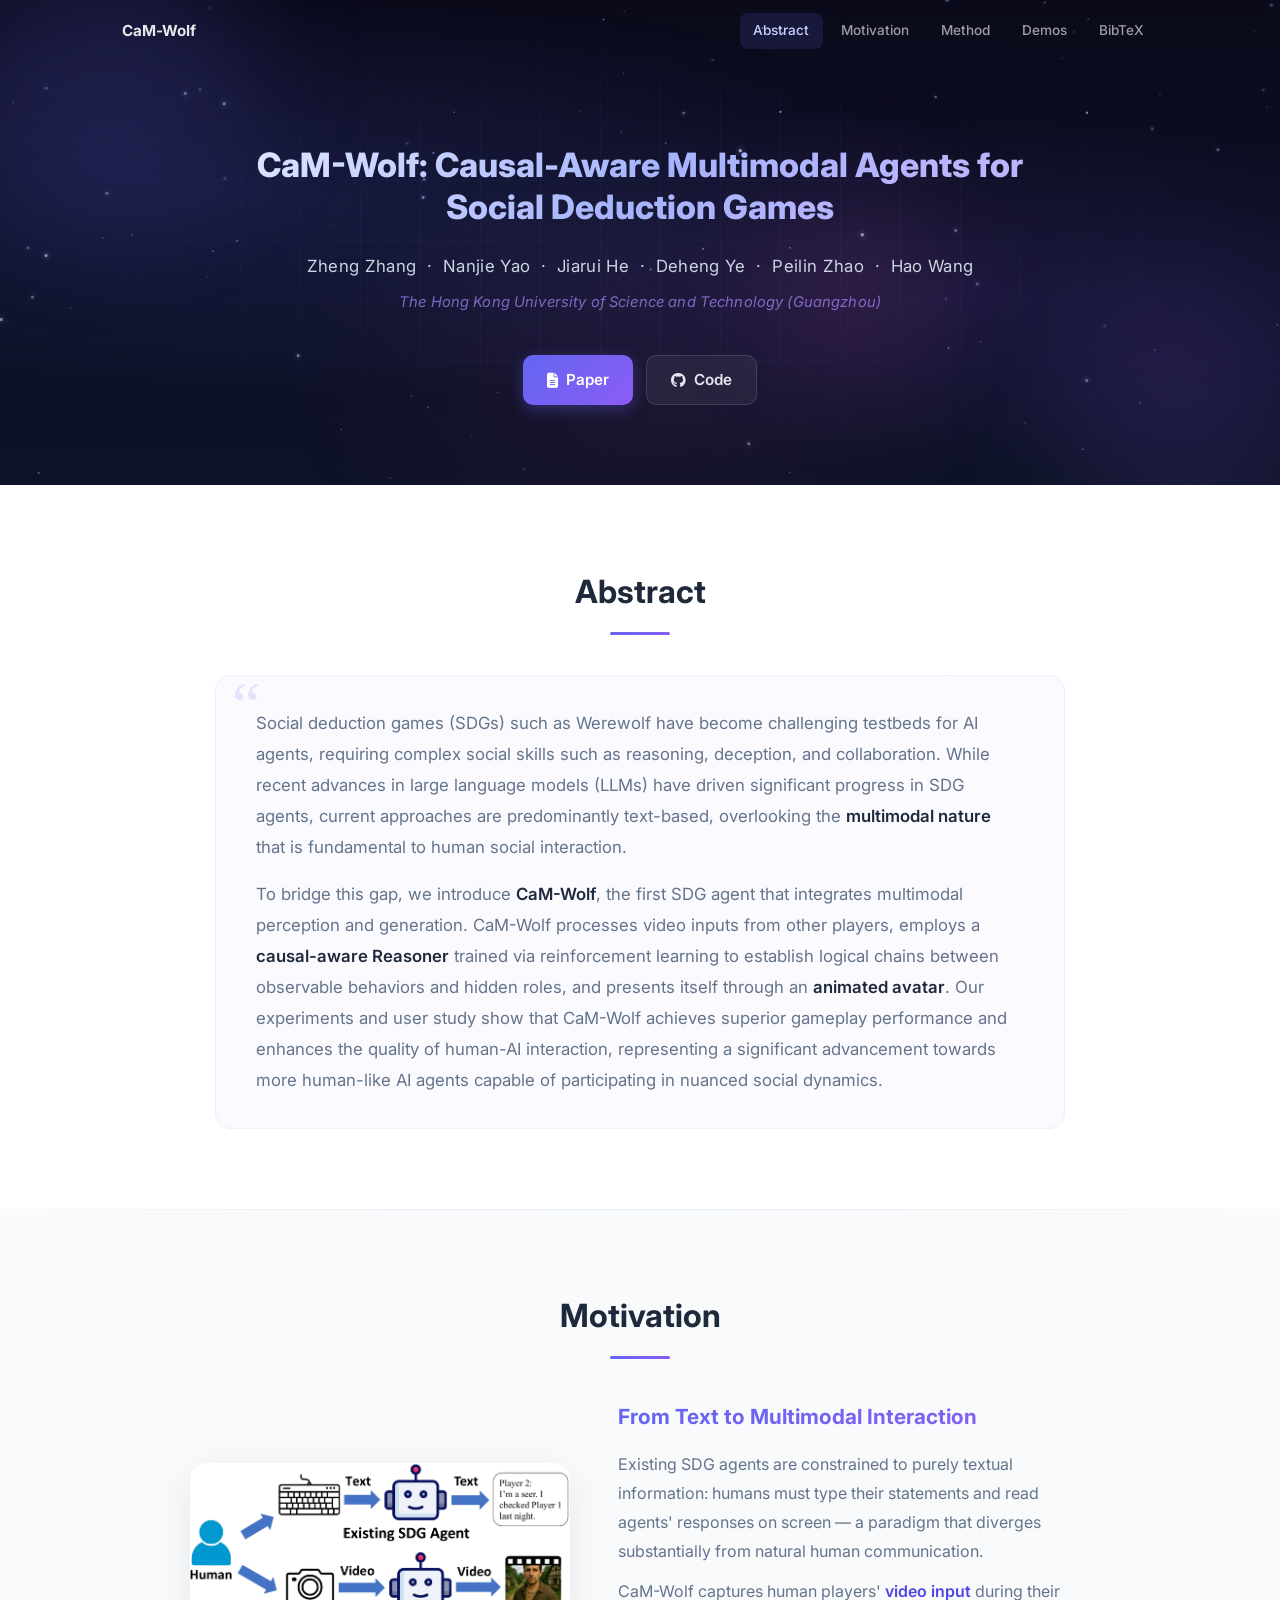
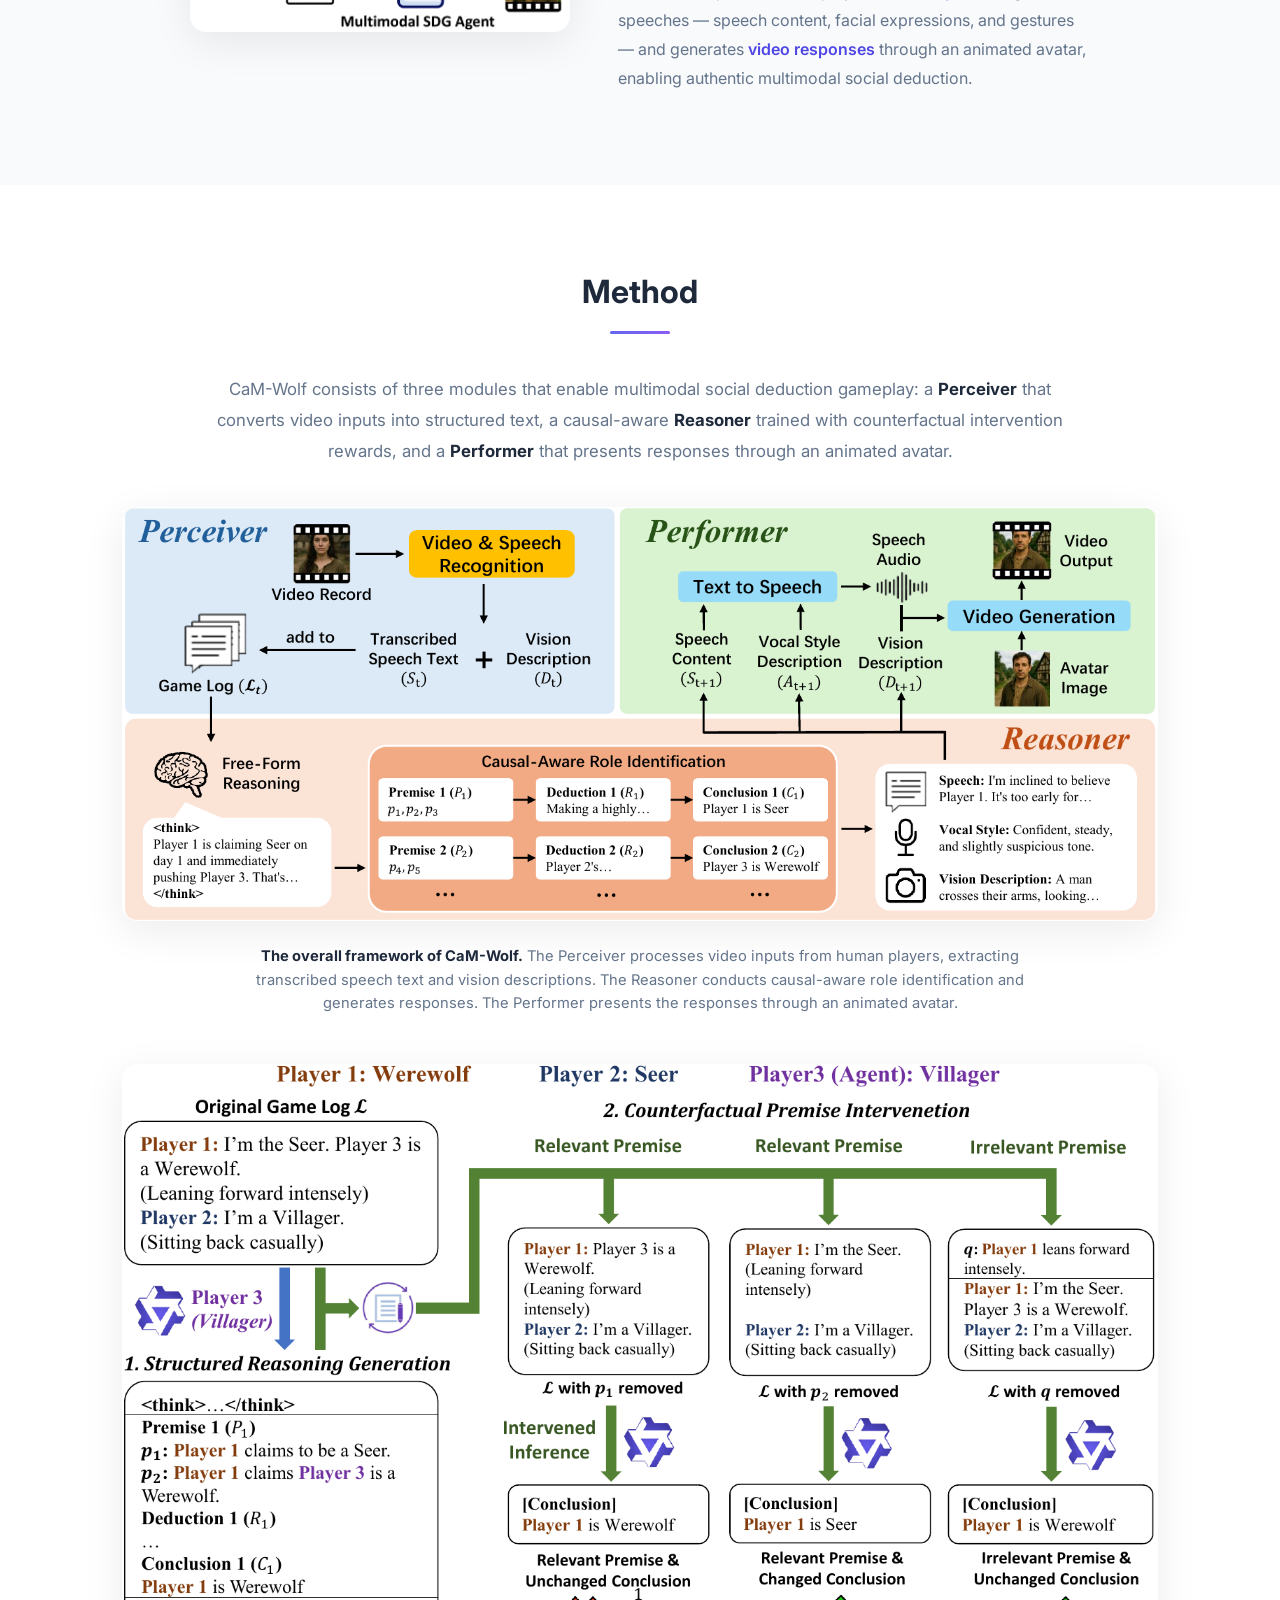
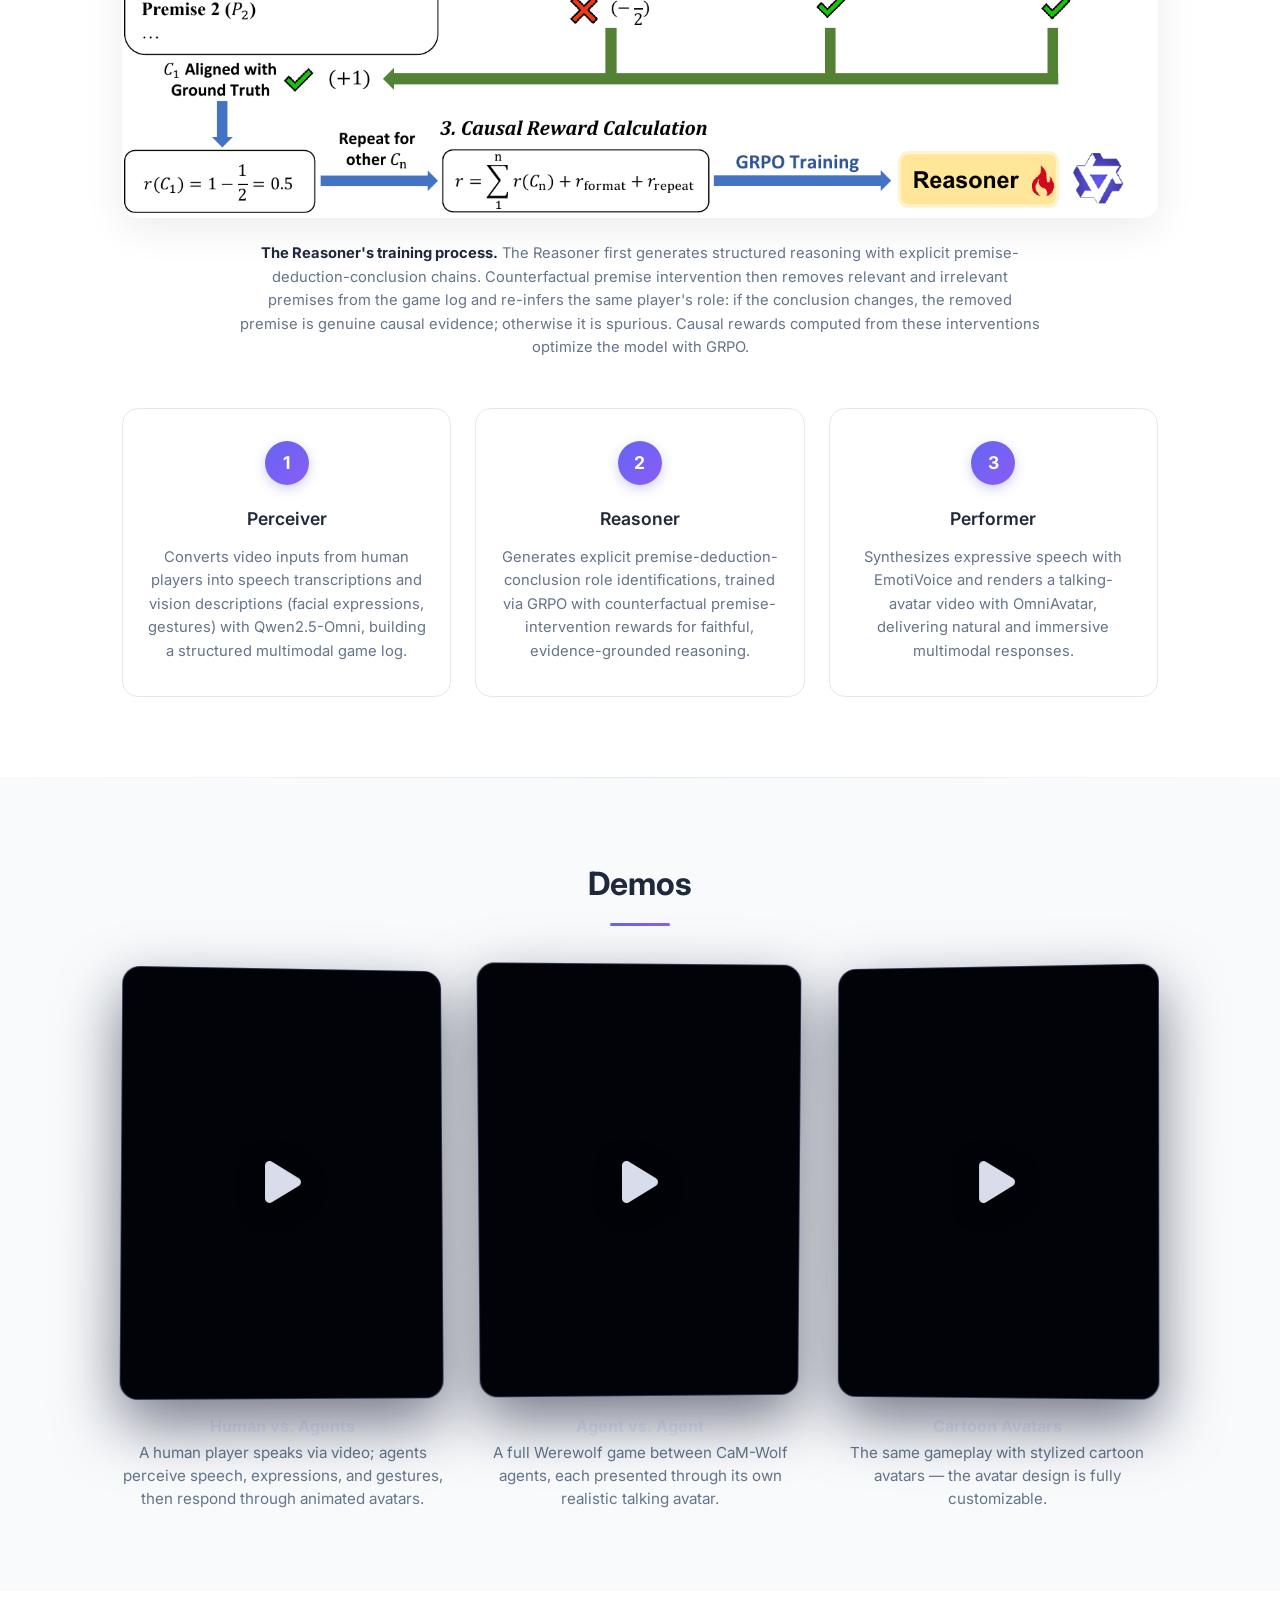
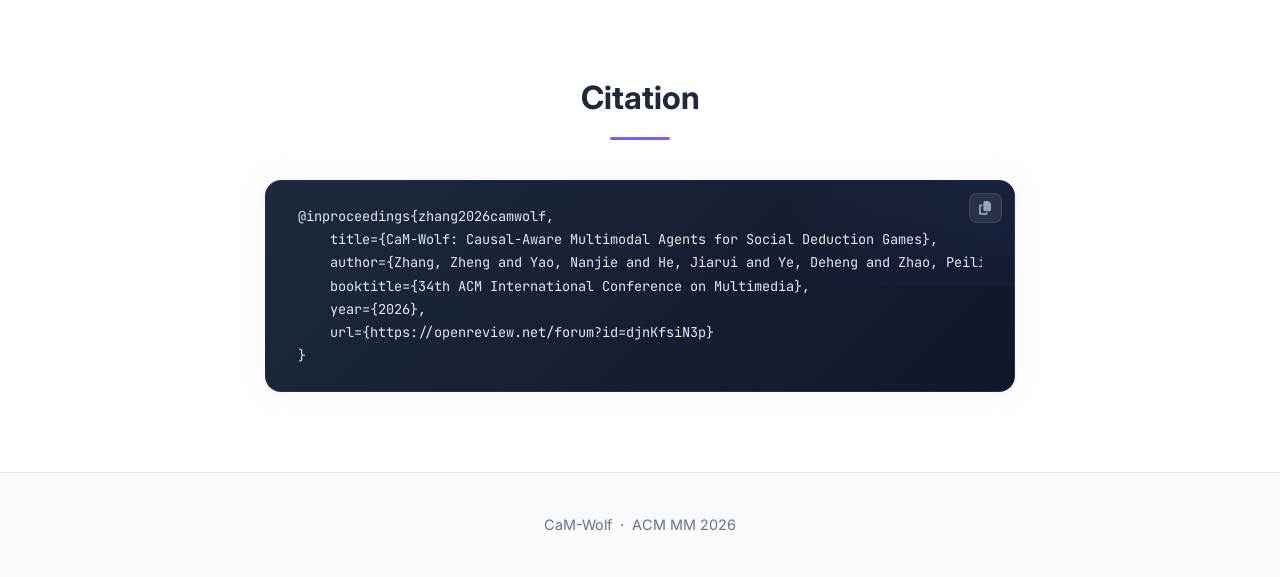
==== commit 67f4296f: "Simplify affiliation on project page" ====
--- a/docs/index.html
+++ b/docs/index.html
@@ -109,7 +109,7 @@
         <p class="hero-authors">
             Zheng Zhang &nbsp;·&nbsp; Nanjie Yao &nbsp;·&nbsp; Jiarui He &nbsp;·&nbsp; Deheng Ye &nbsp;·&nbsp; Peilin Zhao &nbsp;·&nbsp; Hao Wang
         </p>
-        <p class="hero-affiliation">The Hong Kong University of Science and Technology (Guangzhou) &nbsp;·&nbsp; Nanyang Technological University &nbsp;·&nbsp; Shanghai Jiao Tong University</p>
+        <p class="hero-affiliation">The Hong Kong University of Science and Technology (Guangzhou)</p>
         <div class="hero-links">
             <a href="https://openreview.net/forum?id=djnKfsiN3p" class="btn btn-primary" target="_blank">
                 <i class="fas fa-file-alt"></i> Paper
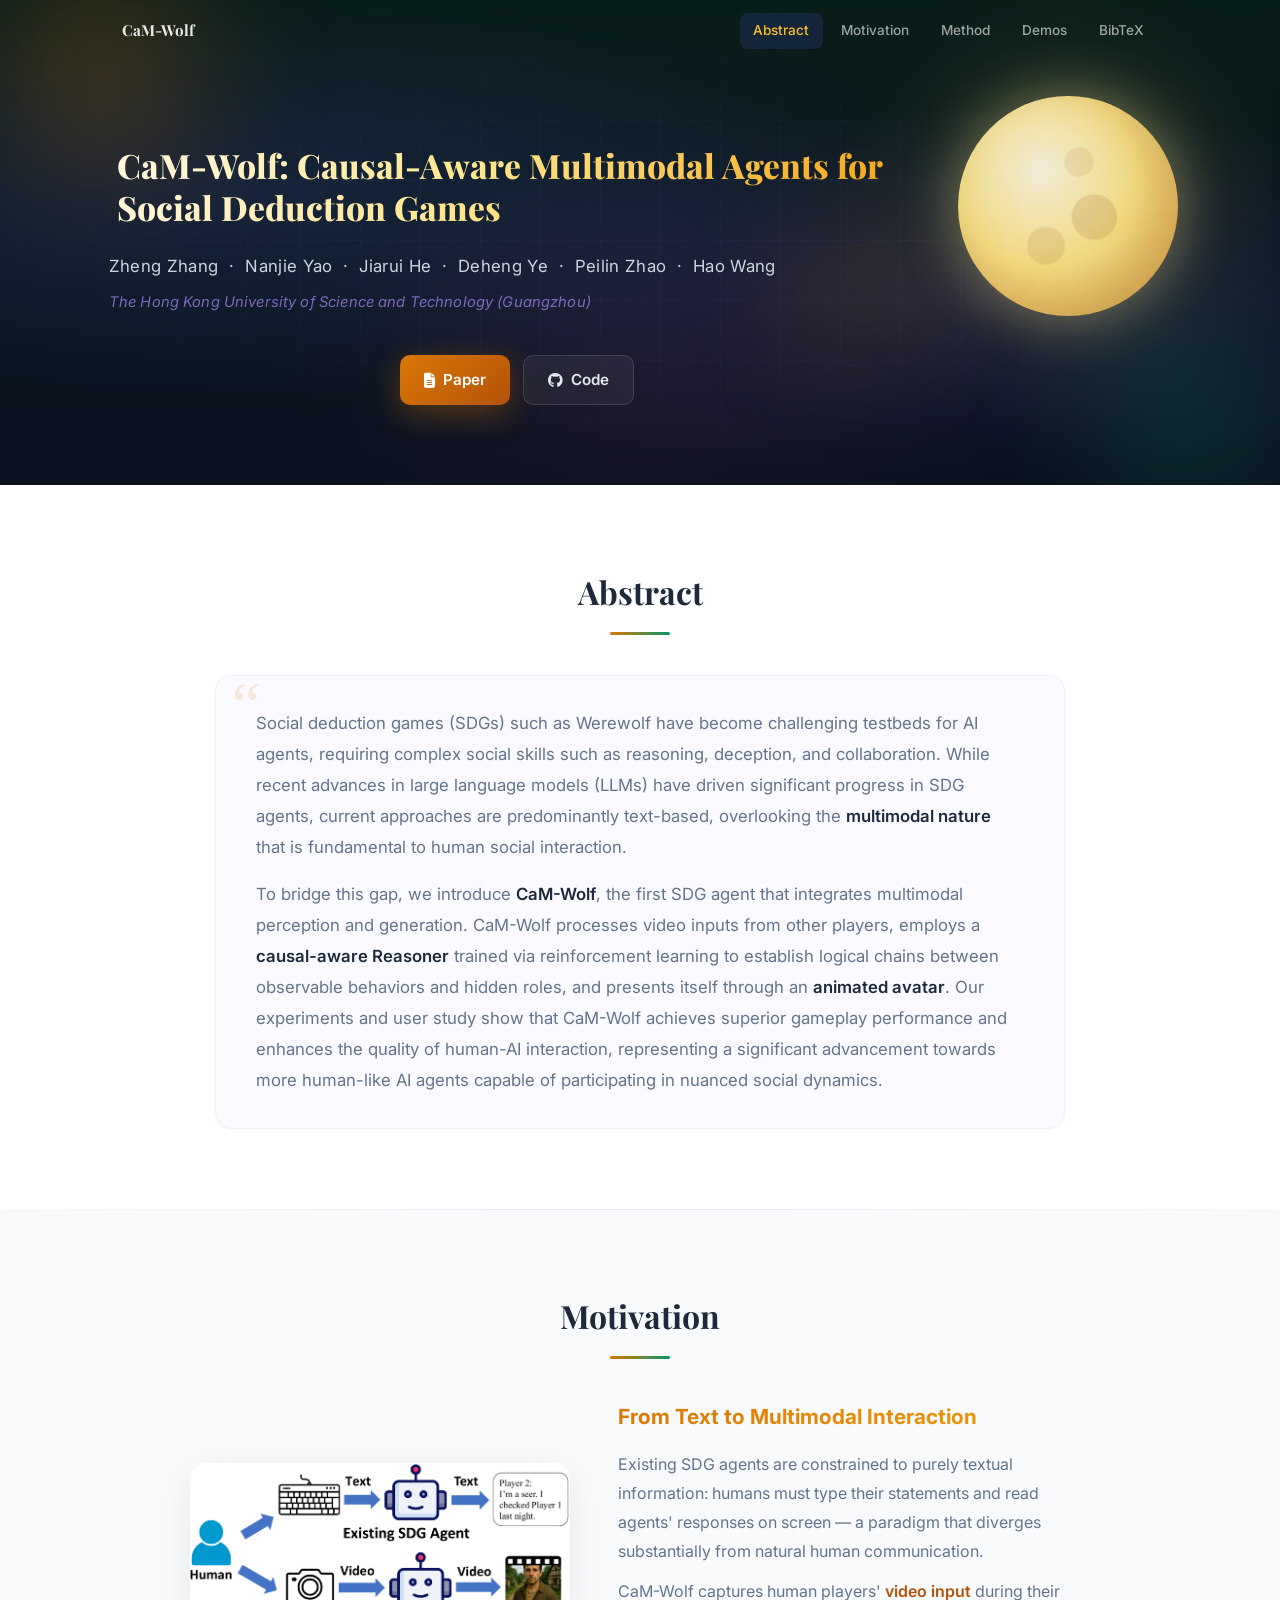
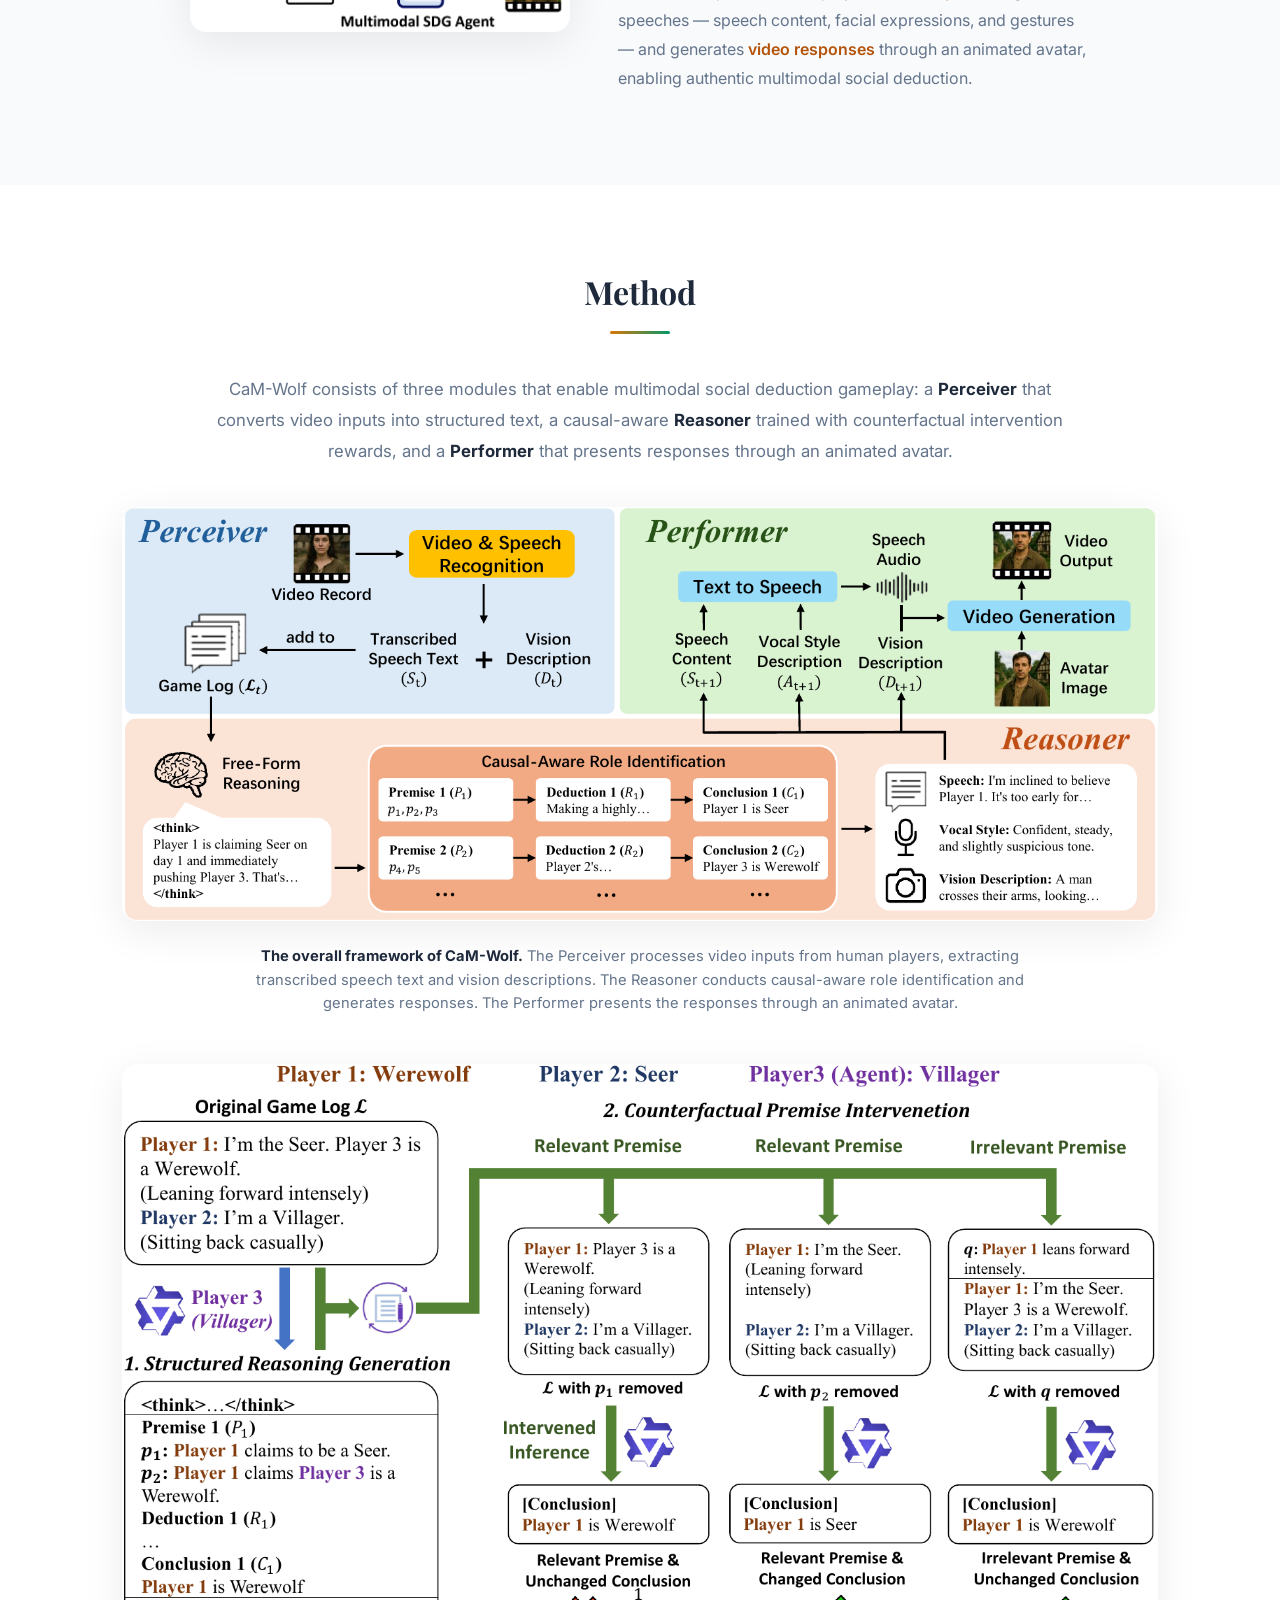
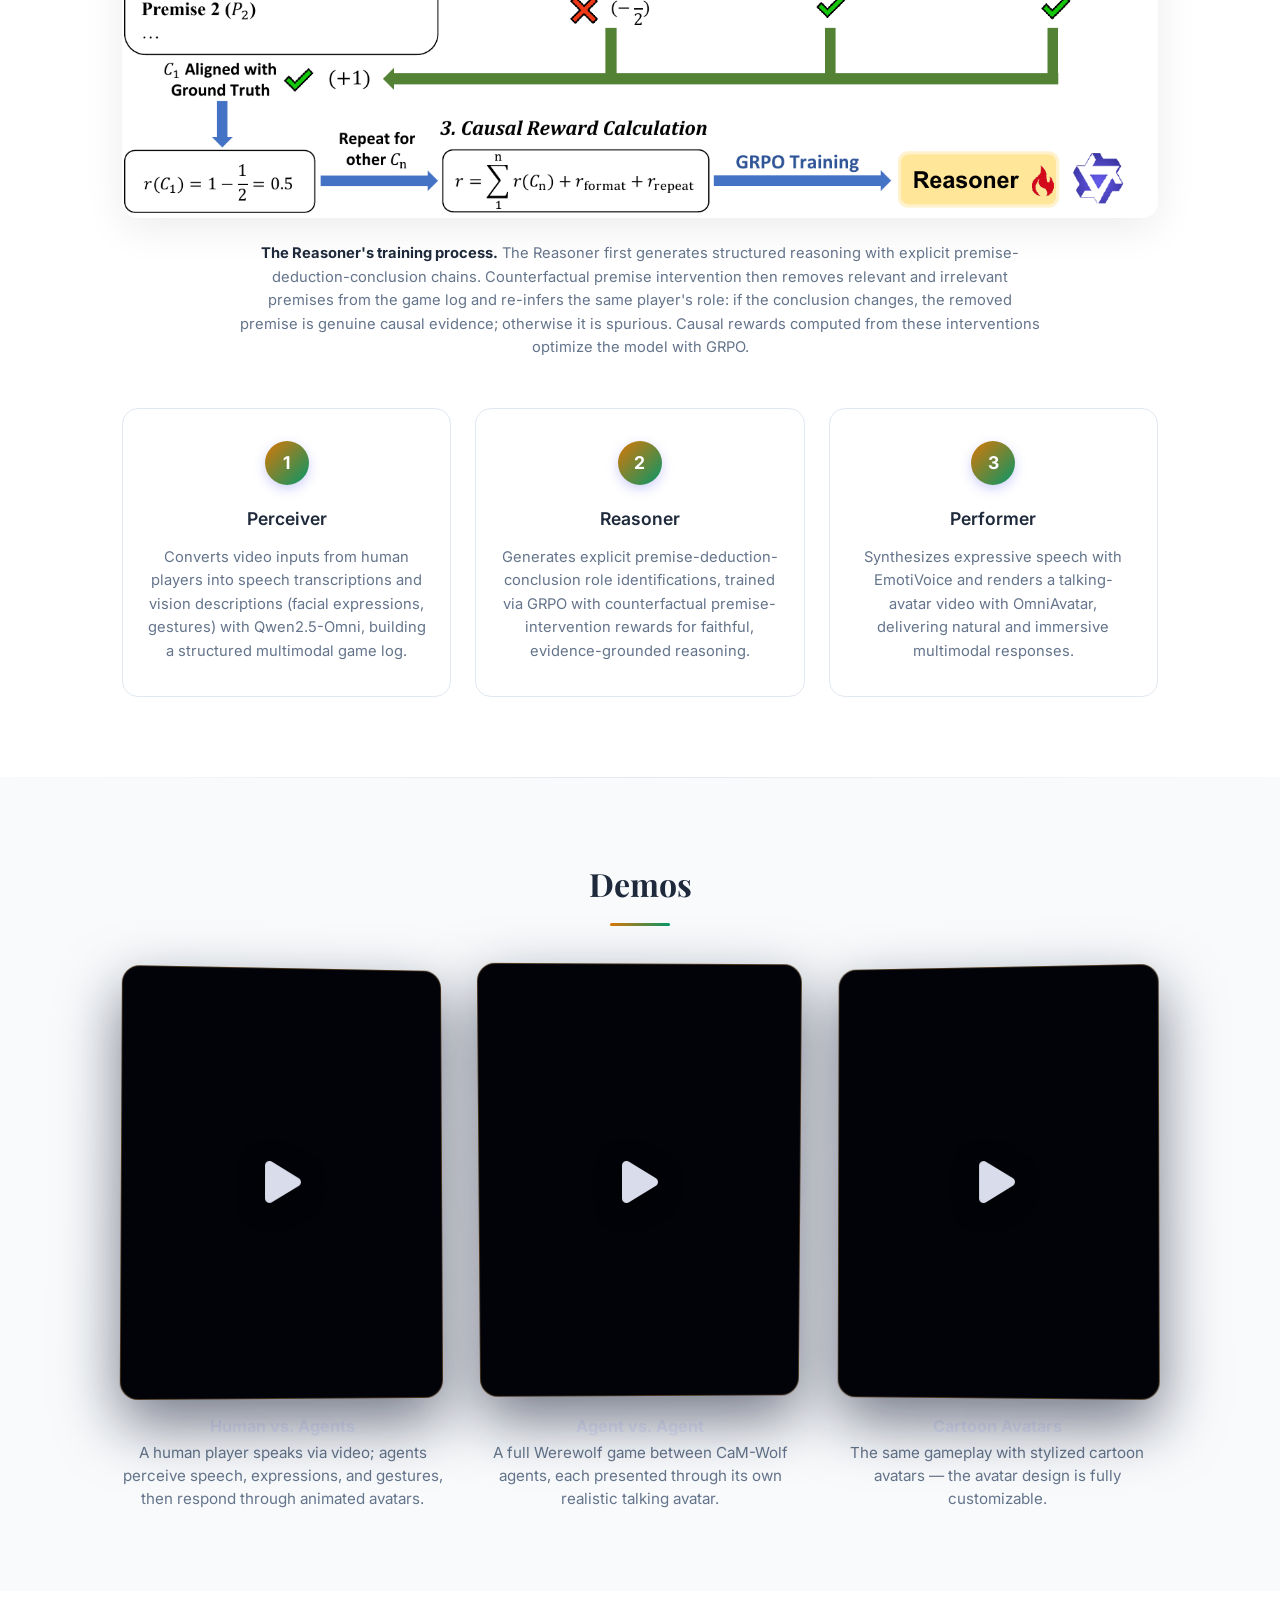
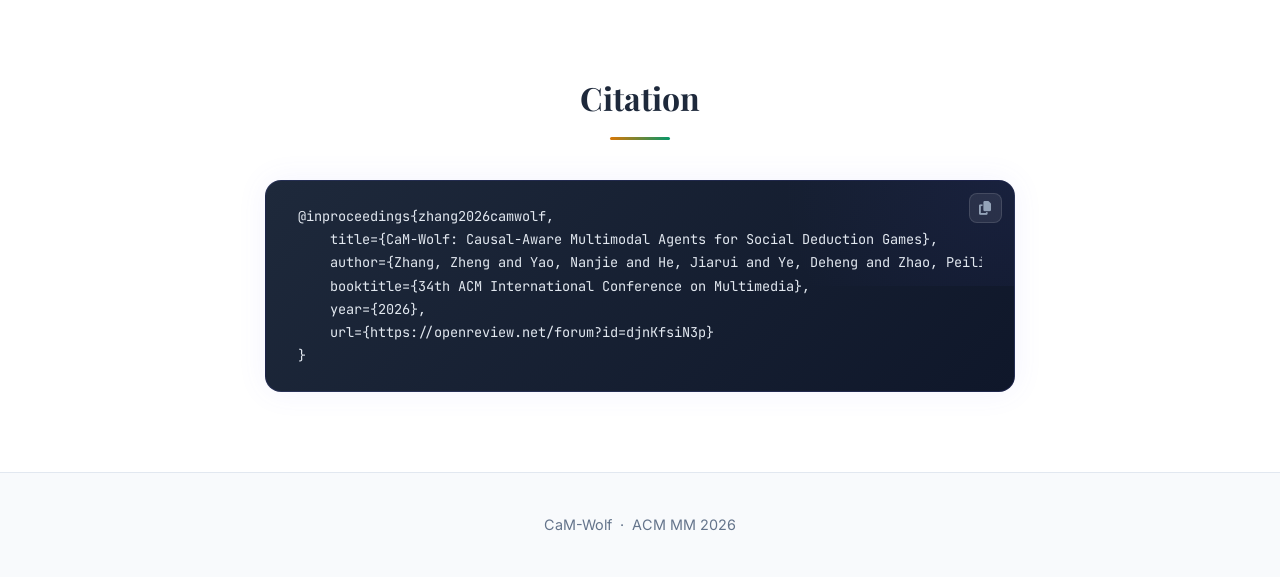
==== commit 74c114e6: "Restyle project page: moonlit theme with fireflies" ====
--- a/docs/index.html
+++ b/docs/index.html
@@ -8,7 +8,7 @@
     <link rel="stylesheet" href="https://cdnjs.cloudflare.com/ajax/libs/font-awesome/6.5.1/css/all.min.css">
     <link rel="preconnect" href="https://fonts.googleapis.com">
     <link rel="preconnect" href="https://fonts.gstatic.com" crossorigin>
-    <link href="https://fonts.googleapis.com/css2?family=Inter:wght@300;400;500;600;700;800&family=JetBrains+Mono:wght@400;500&display=swap" rel="stylesheet">
+    <link href="https://fonts.googleapis.com/css2?family=Inter:wght@300;400;500;600;700;800&family=JetBrains+Mono:wght@400;500&family=Playfair+Display:wght@600;700;800&display=swap" rel="stylesheet">
     <style>
         .demo-grid {
             display: grid;
@@ -24,7 +24,7 @@
             border-radius: 18px;
             overflow: hidden;
             background: #0d1020;
-            border: 1px solid rgba(140, 160, 255, 0.25);
+            border: 1px solid rgba(245, 158, 11, 0.25);
             box-shadow: 0 24px 60px rgba(10, 14, 40, 0.55),
                         0 0 0 rgba(120, 150, 255, 0.0);
             transform-style: preserve-3d;
@@ -36,15 +36,15 @@
             position: absolute;
             inset: 0;
             background: radial-gradient(600px circle at var(--mx, 50%) var(--my, 50%),
-                                        rgba(150, 175, 255, 0.16), transparent 45%);
+                                        rgba(253, 230, 138, 0.14), transparent 45%);
             pointer-events: none;
             opacity: 0;
             transition: opacity 0.35s ease;
         }
         .tilt-card:hover .tilt-inner {
-            border-color: rgba(150, 175, 255, 0.55);
+            border-color: rgba(245, 158, 11, 0.55);
             box-shadow: 0 34px 80px rgba(10, 14, 40, 0.7),
-                        0 0 42px rgba(120, 150, 255, 0.18);
+                        0 0 42px rgba(217, 119, 6, 0.22);
         }
         .tilt-card:hover .tilt-inner::after { opacity: 1; }
         .tilt-inner video {
@@ -101,6 +101,7 @@
 <canvas id="starry-bg"></canvas>
 <section class="hero">
     <div class="hero-bg"></div>
+    <div class="hero-moon"></div>
     <div class="hero-orb hero-orb-1"></div>
     <div class="hero-orb hero-orb-2"></div>
     <div class="hero-orb hero-orb-3"></div>
@@ -340,99 +341,58 @@
 (function() {
     const canvas = document.getElementById('starry-bg');
     const ctx = canvas.getContext('2d');
-    let width, height, stars, shootingStars;
+    let width, height, flies;
 
     function resize() {
         width = canvas.width = window.innerWidth;
         height = canvas.height = window.innerHeight;
     }
 
-    function createStars(count) {
-        stars = [];
+    function createFlies(count) {
+        flies = [];
         for (let i = 0; i < count; i++) {
-            stars.push({
+            flies.push({
                 x: Math.random() * width,
                 y: Math.random() * height,
-                radius: Math.random() * 1.5 + 0.3,
-                opacity: Math.random() * 0.6 + 0.2,
-                twinkleSpeed: Math.random() * 0.02 + 0.005,
-                twinkleOffset: Math.random() * Math.PI * 2
-            });
-        }
-    }
-
-    function createShootingStars() {
-        shootingStars = [];
-    }
-
-    function maybeAddShootingStar() {
-        if (Math.random() < 0.002 && shootingStars.length < 2) {
-            shootingStars.push({
-                x: Math.random() * width * 0.8,
-                y: Math.random() * height * 0.4,
-                len: Math.random() * 60 + 40,
-                speed: Math.random() * 4 + 3,
-                opacity: 1,
-                angle: Math.PI / 4 + (Math.random() - 0.5) * 0.3
+                r: Math.random() * 1.8 + 0.8,
+                baseAlpha: Math.random() * 0.45 + 0.25,
+                glowSpeed: Math.random() * 0.015 + 0.006,
+                glowOffset: Math.random() * Math.PI * 2,
+                driftAngle: Math.random() * Math.PI * 2,
+                driftSpeed: Math.random() * 0.25 + 0.08,
+                wobble: Math.random() * 0.02 + 0.005
             });
         }
     }
 
     function draw(time) {
         ctx.clearRect(0, 0, width, height);
-
-        stars.forEach(star => {
-            const twinkle = Math.sin(time * star.twinkleSpeed + star.twinkleOffset) * 0.3 + 0.7;
-            const alpha = star.opacity * twinkle;
+        flies.forEach(f => {
+            f.driftAngle += (Math.random() - 0.5) * f.wobble * 8;
+            f.x += Math.cos(f.driftAngle) * f.driftSpeed;
+            f.y += Math.sin(f.driftAngle) * f.driftSpeed * 0.6 - 0.03;
+            if (f.x < -20) f.x = width + 20;
+            if (f.x > width + 20) f.x = -20;
+            if (f.y < -20) f.y = height + 20;
+            if (f.y > height + 20) f.y = -20;
+
+            const glow = Math.sin(time * f.glowSpeed + f.glowOffset) * 0.4 + 0.6;
+            const alpha = f.baseAlpha * glow;
             ctx.beginPath();
-            ctx.arc(star.x, star.y, star.radius, 0, Math.PI * 2);
-            ctx.fillStyle = `rgba(200, 210, 255, ${alpha})`;
+            ctx.arc(f.x, f.y, f.r, 0, Math.PI * 2);
+            ctx.fillStyle = `rgba(253, 224, 130, ${alpha})`;
             ctx.fill();
-
-            if (star.radius > 1.2) {
-                ctx.beginPath();
-                ctx.arc(star.x, star.y, star.radius * 3, 0, Math.PI * 2);
-                ctx.fillStyle = `rgba(180, 200, 255, ${alpha * 0.08})`;
-                ctx.fill();
-            }
+            ctx.beginPath();
+            ctx.arc(f.x, f.y, f.r * 4, 0, Math.PI * 2);
+            ctx.fillStyle = `rgba(253, 224, 130, ${alpha * 0.1})`;
+            ctx.fill();
         });
-
-        maybeAddShootingStar();
-        shootingStars.forEach((s, i) => {
-            s.x += Math.cos(s.angle) * s.speed;
-            s.y += Math.sin(s.angle) * s.speed;
-            s.opacity -= 0.008;
-
-            if (s.opacity <= 0 || s.x > width || s.y > height) {
-                shootingStars.splice(i, 1);
-                return;
-            }
-
-            const tailX = s.x - Math.cos(s.angle) * s.len;
-            const tailY = s.y - Math.sin(s.angle) * s.len;
-            const gradient = ctx.createLinearGradient(tailX, tailY, s.x, s.y);
-            gradient.addColorStop(0, `rgba(200, 210, 255, 0)`);
-            gradient.addColorStop(1, `rgba(200, 210, 255, ${s.opacity * 0.6})`);
-
-            ctx.beginPath();
-            ctx.moveTo(tailX, tailY);
-            ctx.lineTo(s.x, s.y);
-            ctx.strokeStyle = gradient;
-            ctx.lineWidth = 1.2;
-            ctx.stroke();
-        });
-
         requestAnimationFrame(draw);
     }
 
-    window.addEventListener('resize', () => {
-        resize();
-        createStars(180);
-    });
-
+    window.addEventListener('resize', () => { resize(); createFlies(90); });
     resize();
-    createStars(180);
-    createShootingStars();
+    createFlies(90);
     requestAnimationFrame(draw);
 })();
 </script>
--- a/docs/static/css/style.css
+++ b/docs/static/css/style.css
@@ -801,3 +801,97 @@
         padding: 1.5rem;
     }
 }
+
+/* ==================== CaM-Wolf theme: moonlit night ==================== */
+:root {
+    --primary: #d97706;
+    --primary-dark: #b45309;
+    --primary-light: #fef3c7;
+    --accent: #f59e0b;
+    --accent-pink: #059669;
+    --accent-cyan: #34d399;
+    --shadow-glow: 0 0 30px rgba(217, 119, 6, 0.18);
+}
+
+body {
+    background: #07110f;
+}
+
+h1, h2, .hero-title, .section-title, .nav-logo {
+    font-family: 'Playfair Display', 'Inter', Georgia, serif;
+}
+
+.hero {
+    background: linear-gradient(180deg, #081c19 0%, #0b1220 100%);
+    text-align: left;
+}
+
+.hero .container {
+    max-width: 880px;
+    margin-left: 6vw;
+}
+
+.hero-moon {
+    position: absolute;
+    top: 6rem;
+    right: 8vw;
+    width: 220px;
+    height: 220px;
+    border-radius: 50%;
+    background: radial-gradient(circle at 38% 34%, #fff8e1 0%, #fde68a 45%, #f5c96b 75%, #e8b04b 100%);
+    box-shadow: 0 0 60px rgba(253, 230, 138, 0.45),
+                0 0 160px rgba(253, 230, 138, 0.22),
+                inset -18px -14px 40px rgba(180, 120, 40, 0.35);
+    opacity: 0.95;
+}
+.hero-moon::after {
+    content: '';
+    position: absolute;
+    inset: 0;
+    border-radius: 50%;
+    background:
+        radial-gradient(circle at 62% 55%, rgba(180, 130, 60, 0.22) 0 12%, transparent 13%),
+        radial-gradient(circle at 40% 68%, rgba(180, 130, 60, 0.18) 0 9%, transparent 10%),
+        radial-gradient(circle at 55% 30%, rgba(180, 130, 60, 0.15) 0 7%, transparent 8%);
+}
+
+.hero-orb-1 { background: radial-gradient(circle, rgba(217, 119, 6, 0.35), transparent 70%); }
+.hero-orb-2 { background: radial-gradient(circle, rgba(5, 150, 105, 0.3), transparent 70%); }
+.hero-orb-3 { background: radial-gradient(circle, rgba(245, 158, 11, 0.25), transparent 70%); }
+
+.hero-title {
+    background: linear-gradient(120deg, #fff8e1 0%, #fde68a 45%, #f59e0b 100%);
+    -webkit-background-clip: text;
+    background-clip: text;
+    -webkit-text-fill-color: transparent;
+}
+
+.btn-primary {
+    background: linear-gradient(135deg, #d97706, #b45309);
+    box-shadow: 0 8px 30px rgba(217, 119, 6, 0.35);
+}
+.btn-primary:hover {
+    box-shadow: 0 12px 40px rgba(217, 119, 6, 0.5);
+}
+
+.section-title::after {
+    background: linear-gradient(90deg, #d97706, #059669);
+}
+
+.step-card:hover, .game-card:hover {
+    border-color: rgba(217, 119, 6, 0.5);
+    box-shadow: 0 20px 50px rgba(217, 119, 6, 0.12);
+}
+.step-number {
+    background: linear-gradient(135deg, #d97706, #059669);
+}
+
+.nav-link.active, .nav-link:hover {
+    color: #fbbf24;
+}
+
+@media (max-width: 768px) {
+    .hero-moon { width: 130px; height: 130px; top: 4.5rem; right: 6vw; }
+    .hero { text-align: center; }
+    .hero .container { margin-left: auto; }
+}
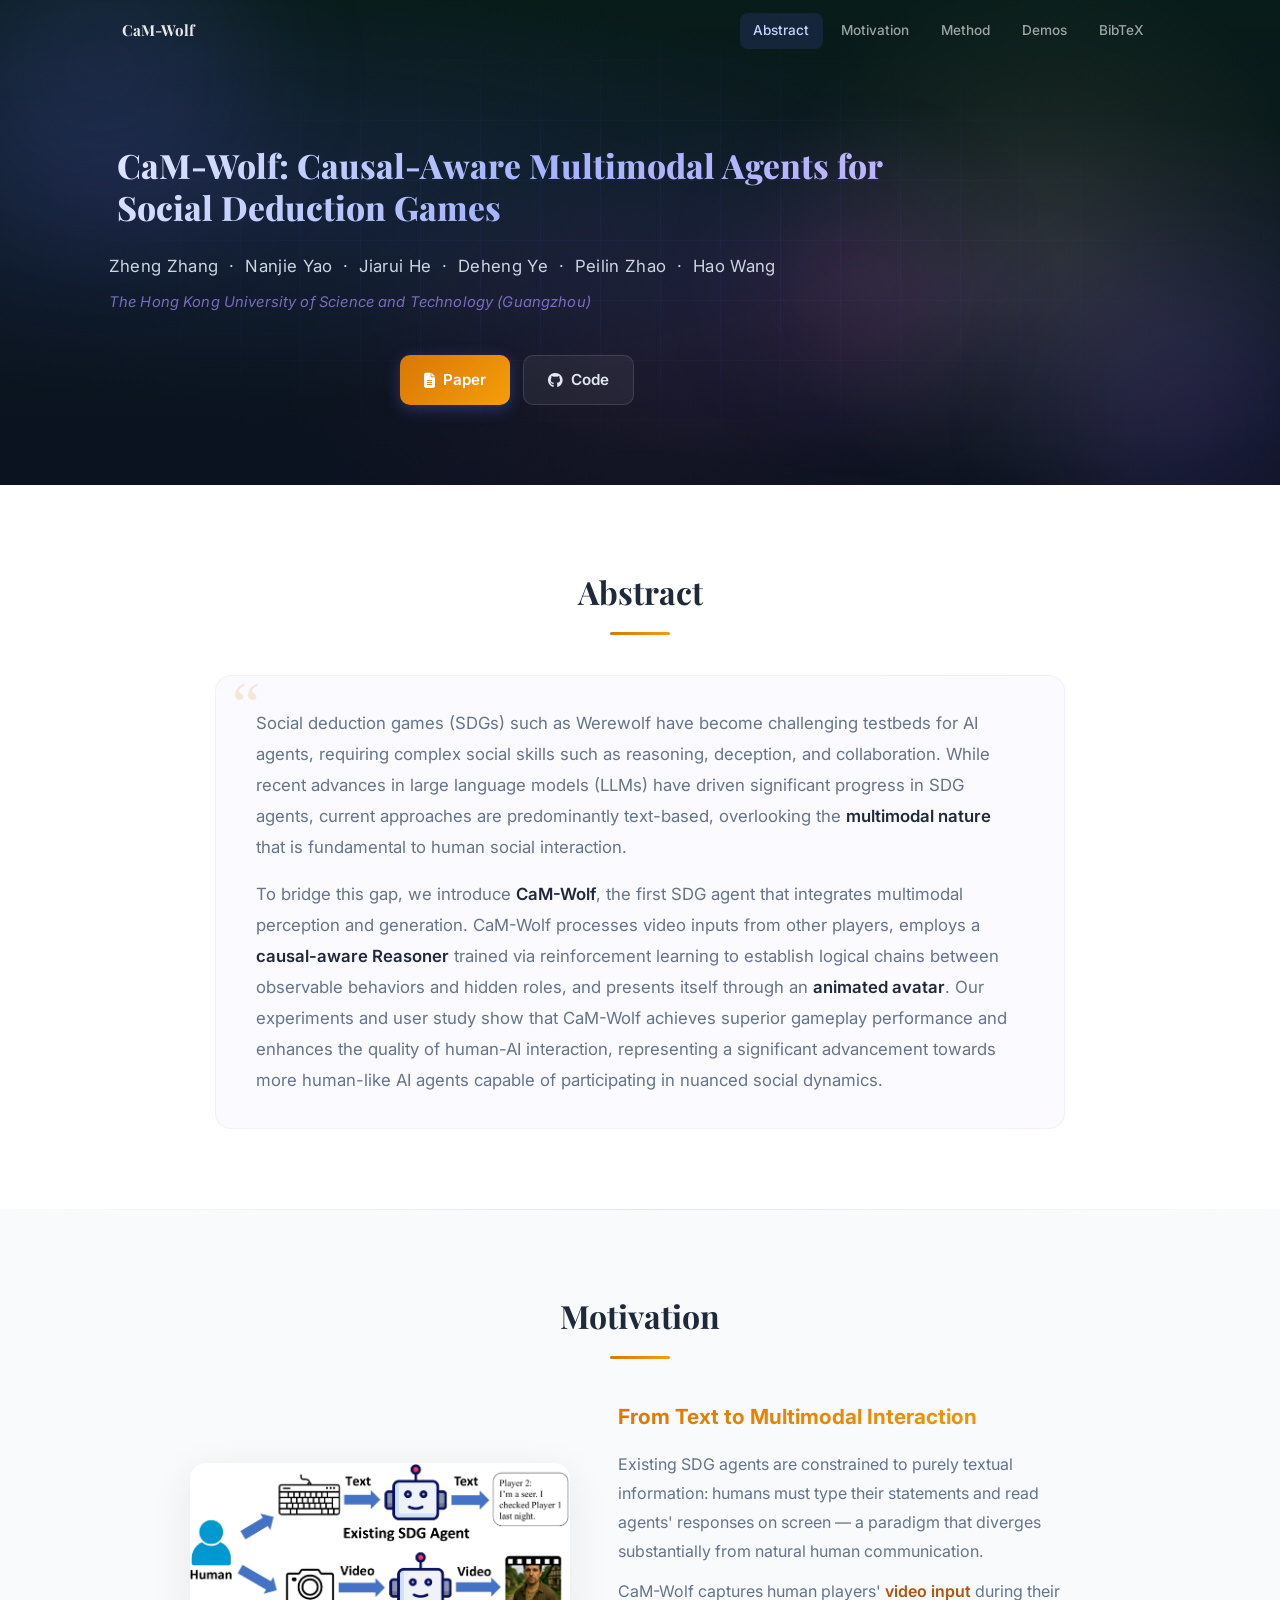
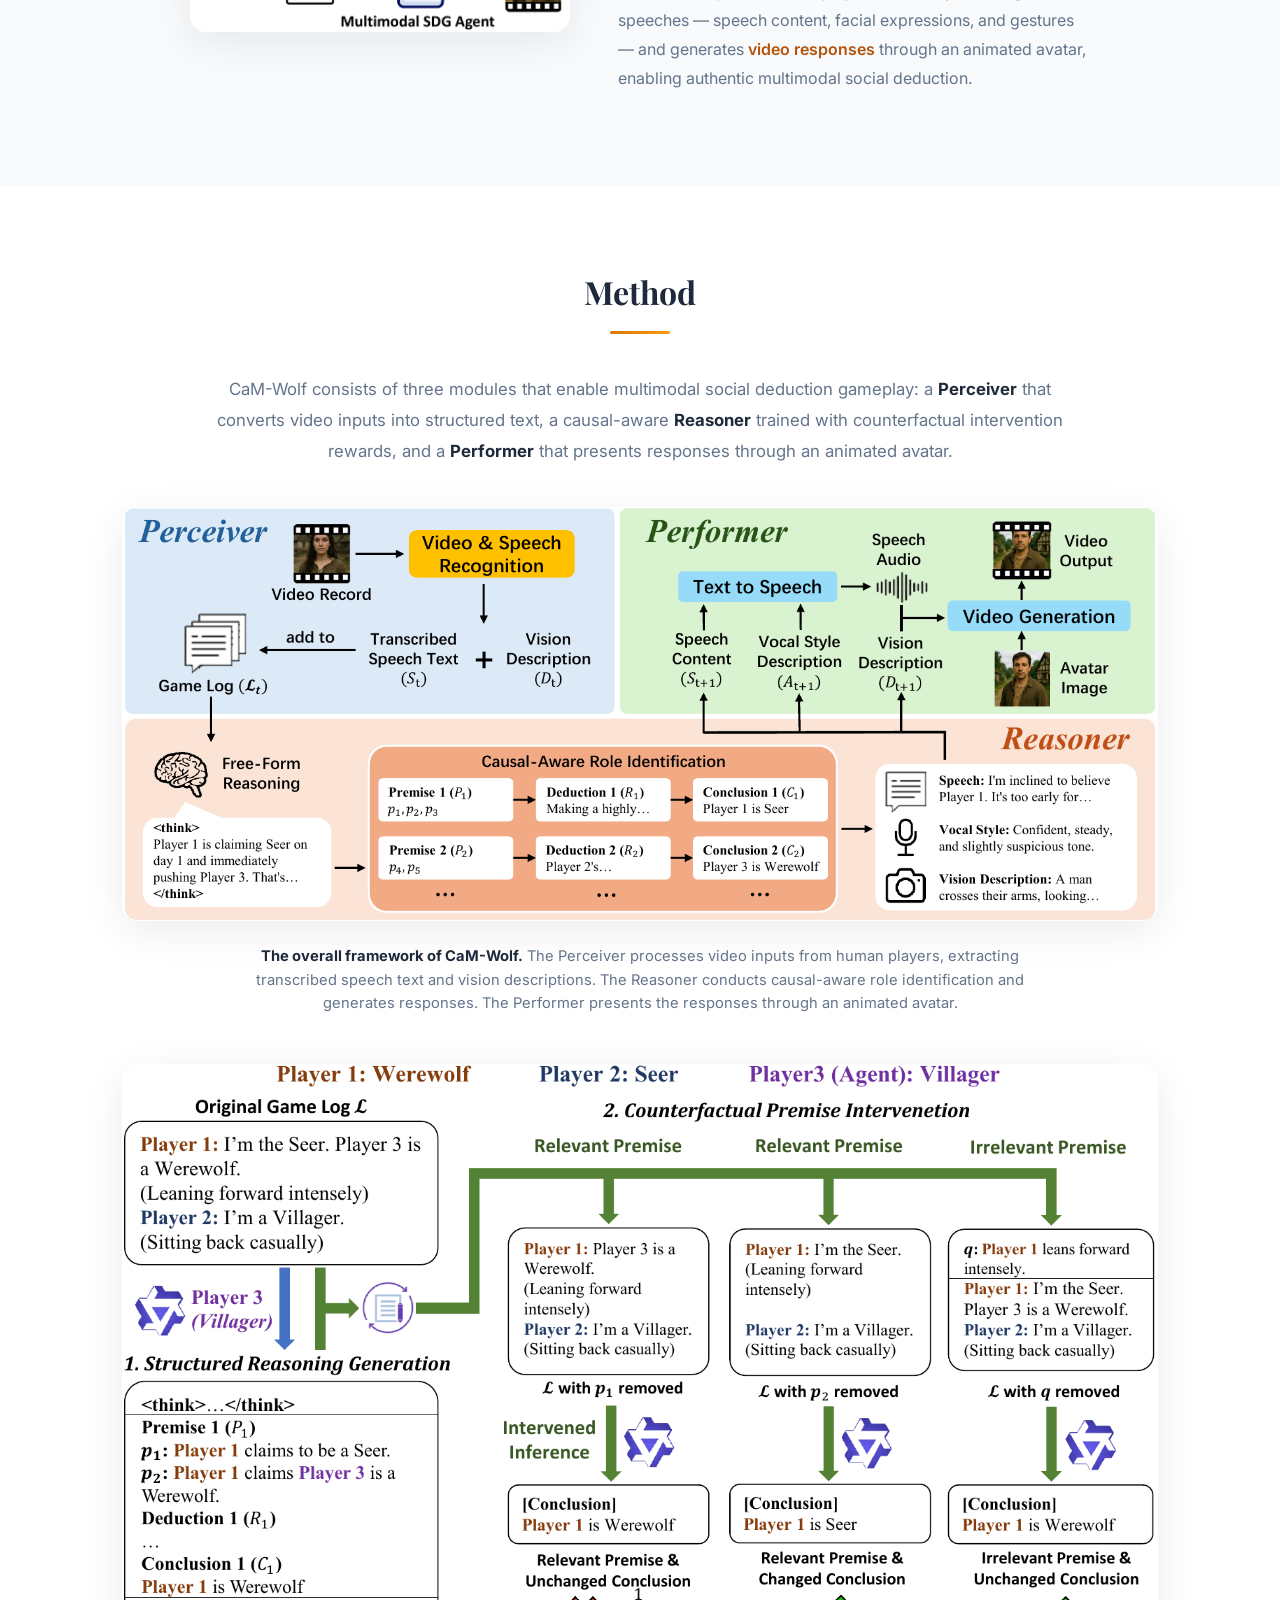
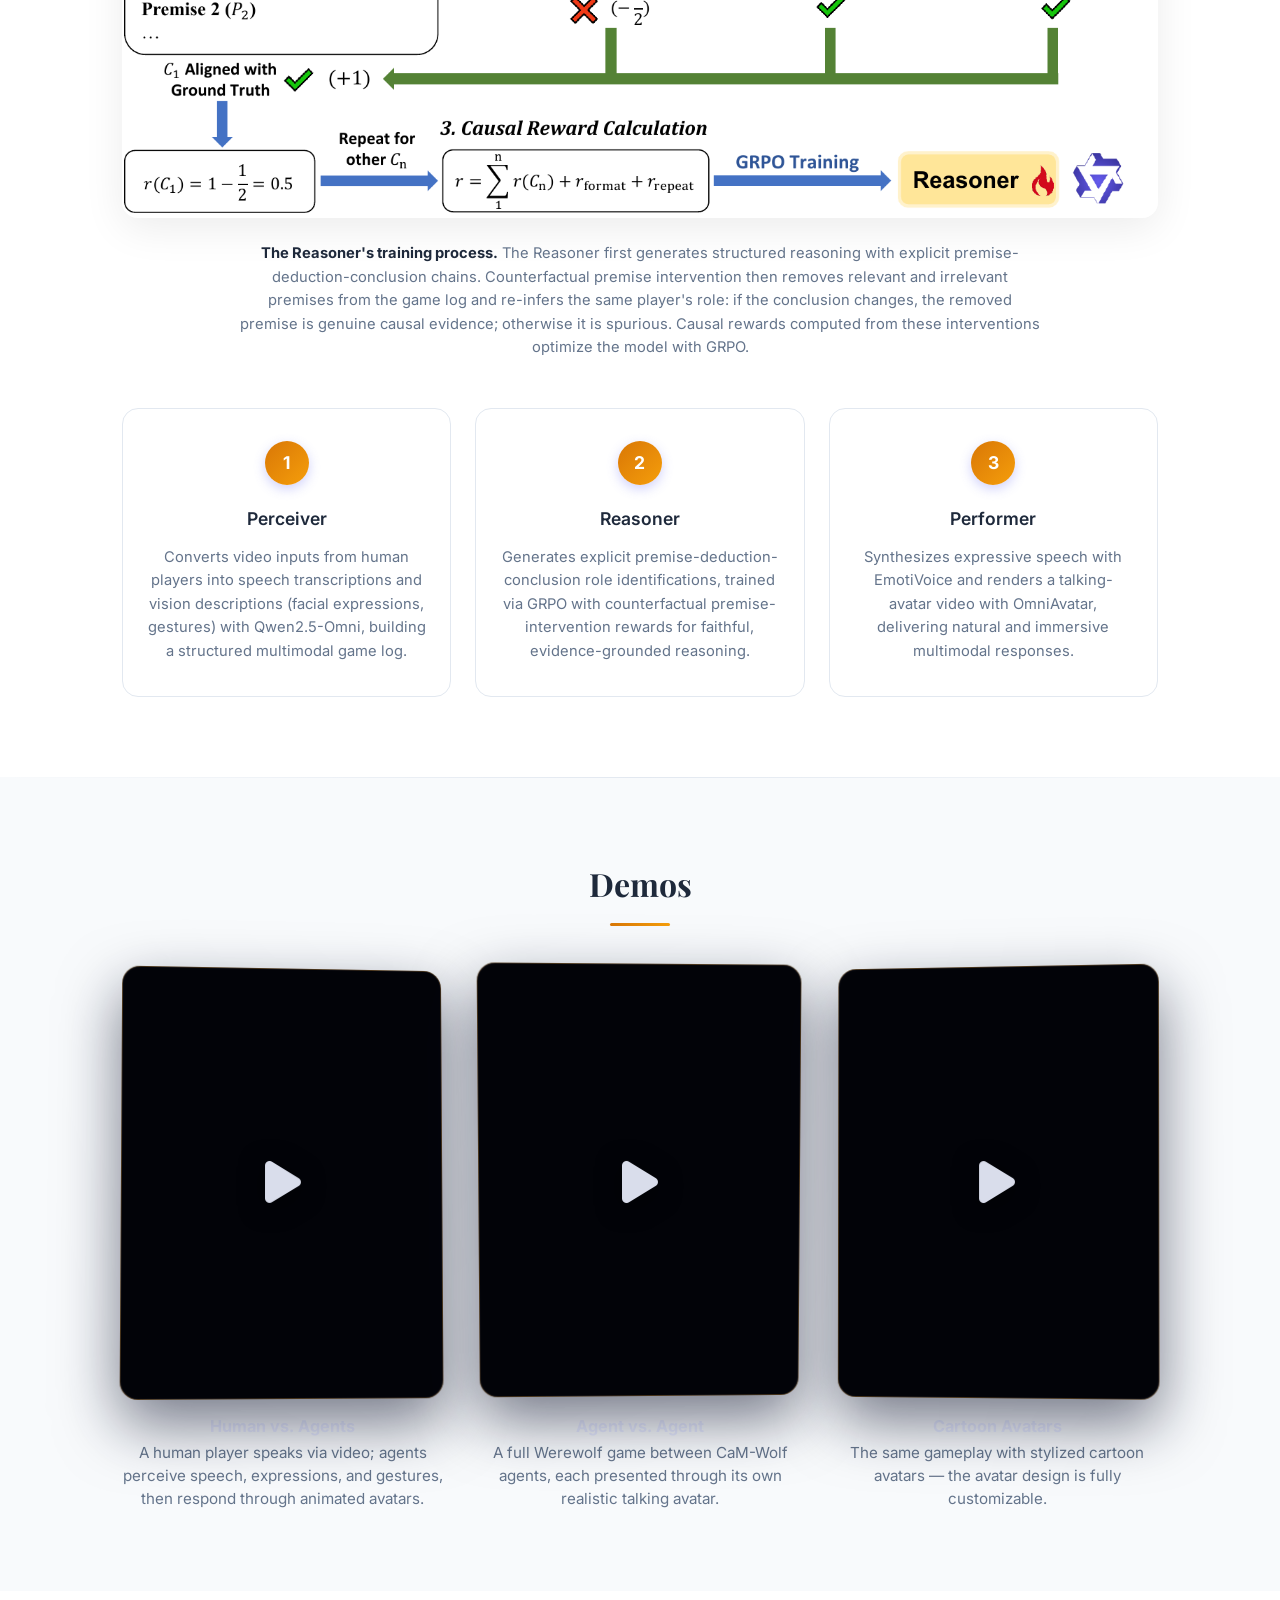
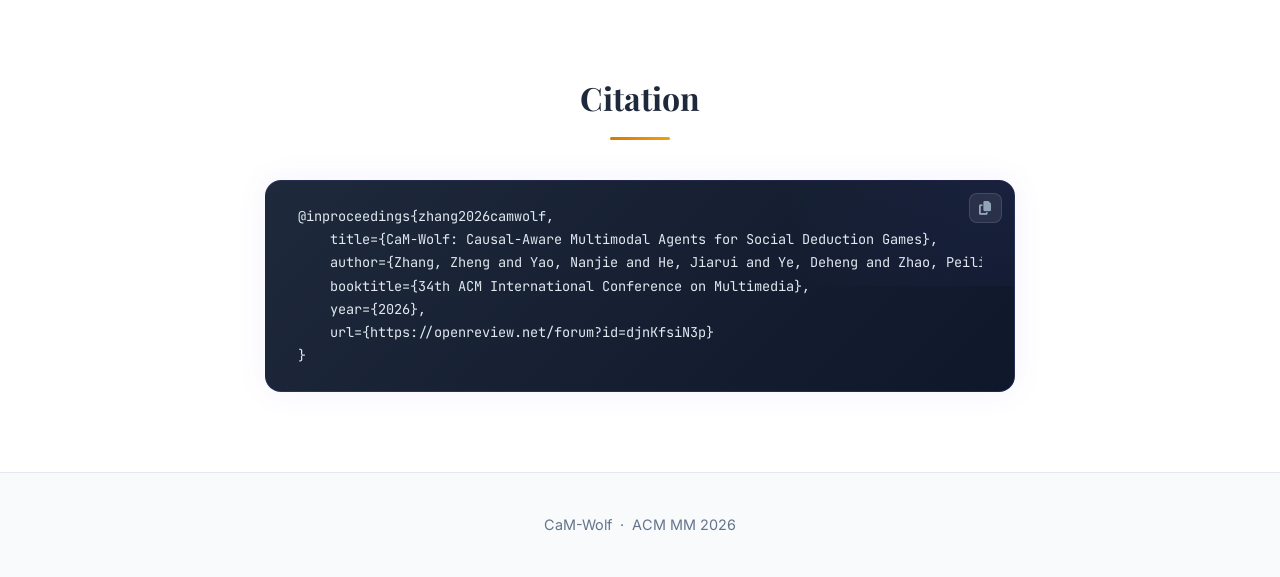
==== commit 4e98ed4b: "Replace literal moon with subtle moonlight glow" ====
--- a/docs/index.html
+++ b/docs/index.html
@@ -101,7 +101,7 @@
 <canvas id="starry-bg"></canvas>
 <section class="hero">
     <div class="hero-bg"></div>
-    <div class="hero-moon"></div>
+    <div class="hero-moonlight"></div>
     <div class="hero-orb hero-orb-1"></div>
     <div class="hero-orb hero-orb-2"></div>
     <div class="hero-orb hero-orb-3"></div>
--- a/docs/static/css/style.css
+++ b/docs/static/css/style.css
@@ -831,67 +831,20 @@
     margin-left: 6vw;
 }
 
-.hero-moon {
-    position: absolute;
-    top: 6rem;
-    right: 8vw;
-    width: 220px;
-    height: 220px;
+.hero-moonlight {
+    position: absolute;
+    top: -10%;
+    right: -5%;
+    width: 46vw;
+    height: 46vw;
+    max-width: 640px;
+    max-height: 640px;
     border-radius: 50%;
-    background: radial-gradient(circle at 38% 34%, #fff8e1 0%, #fde68a 45%, #f5c96b 75%, #e8b04b 100%);
-    box-shadow: 0 0 60px rgba(253, 230, 138, 0.45),
-                0 0 160px rgba(253, 230, 138, 0.22),
-                inset -18px -14px 40px rgba(180, 120, 40, 0.35);
-    opacity: 0.95;
-}
-.hero-moon::after {
-    content: '';
-    position: absolute;
-    inset: 0;
-    border-radius: 50%;
-    background:
-        radial-gradient(circle at 62% 55%, rgba(180, 130, 60, 0.22) 0 12%, transparent 13%),
-        radial-gradient(circle at 40% 68%, rgba(180, 130, 60, 0.18) 0 9%, transparent 10%),
-        radial-gradient(circle at 55% 30%, rgba(180, 130, 60, 0.15) 0 7%, transparent 8%);
-}
-
-.hero-orb-1 { background: radial-gradient(circle, rgba(217, 119, 6, 0.35), transparent 70%); }
-.hero-orb-2 { background: radial-gradient(circle, rgba(5, 150, 105, 0.3), transparent 70%); }
-.hero-orb-3 { background: radial-gradient(circle, rgba(245, 158, 11, 0.25), transparent 70%); }
-
-.hero-title {
-    background: linear-gradient(120deg, #fff8e1 0%, #fde68a 45%, #f59e0b 100%);
-    -webkit-background-clip: text;
-    background-clip: text;
-    -webkit-text-fill-color: transparent;
-}
-
-.btn-primary {
-    background: linear-gradient(135deg, #d97706, #b45309);
-    box-shadow: 0 8px 30px rgba(217, 119, 6, 0.35);
-}
-.btn-primary:hover {
-    box-shadow: 0 12px 40px rgba(217, 119, 6, 0.5);
-}
-
-.section-title::after {
-    background: linear-gradient(90deg, #d97706, #059669);
-}
-
-.step-card:hover, .game-card:hover {
-    border-color: rgba(217, 119, 6, 0.5);
-    box-shadow: 0 20px 50px rgba(217, 119, 6, 0.12);
-}
-.step-number {
-    background: linear-gradient(135deg, #d97706, #059669);
-}
-
-.nav-link.active, .nav-link:hover {
-    color: #fbbf24;
+    background: radial-gradient(circle, rgba(253, 230, 138, 0.10) 0%, rgba(253, 230, 138, 0.04) 40%, transparent 68%);
+    pointer-events: none;
 }
 
 @media (max-width: 768px) {
-    .hero-moon { width: 130px; height: 130px; top: 4.5rem; right: 6vw; }
     .hero { text-align: center; }
     .hero .container { margin-left: auto; }
 }
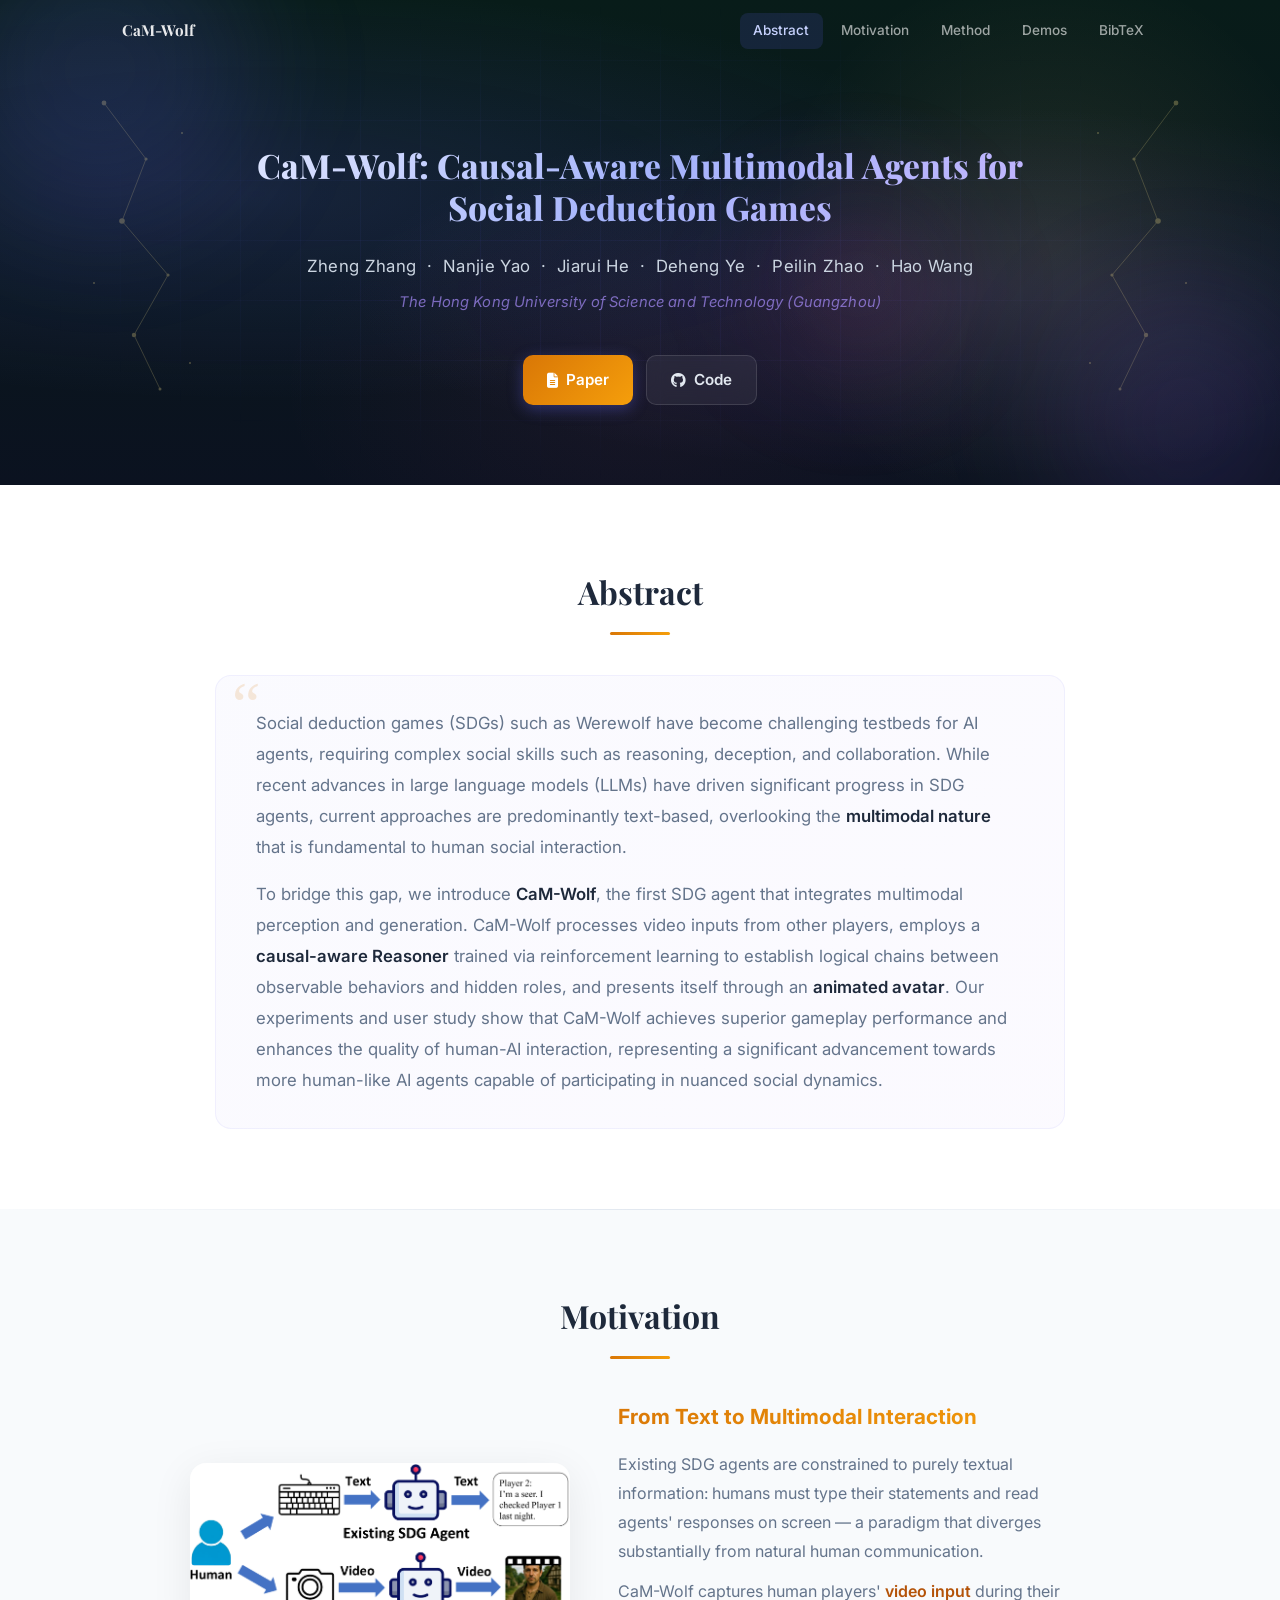
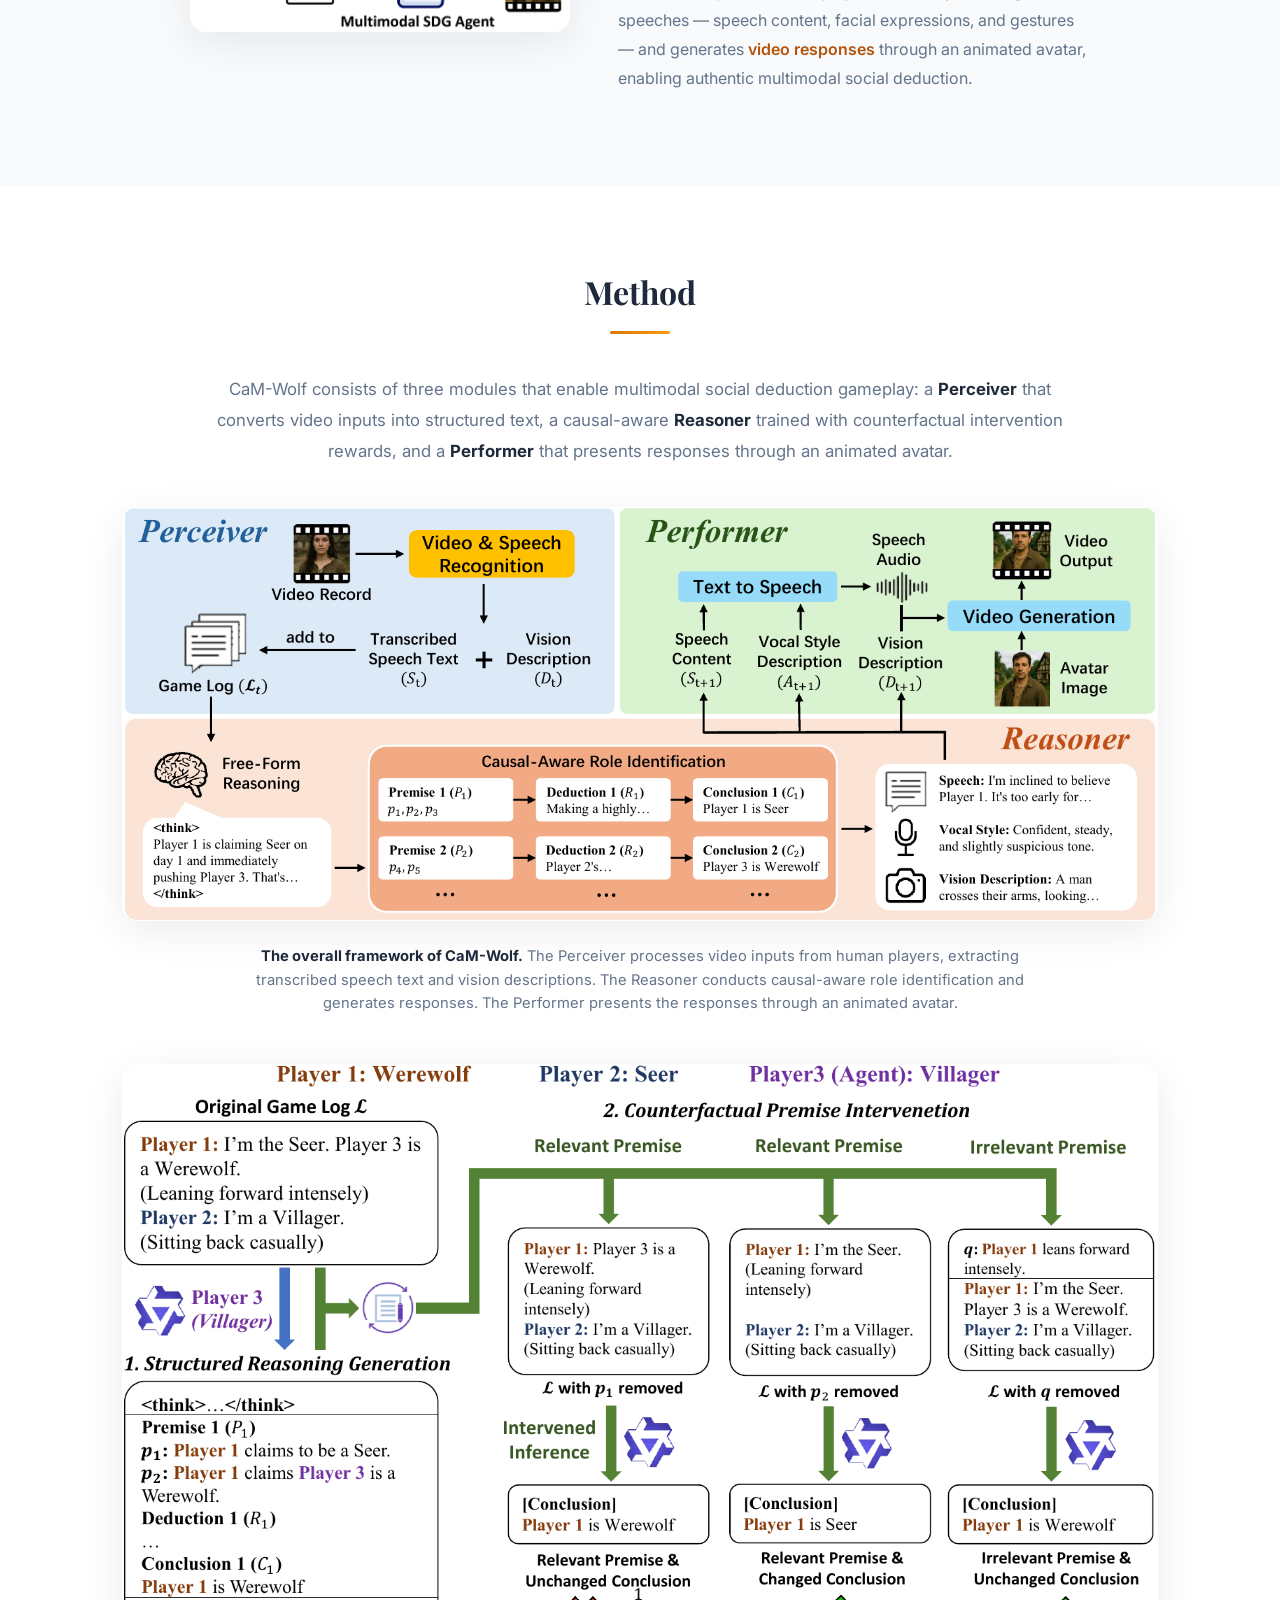
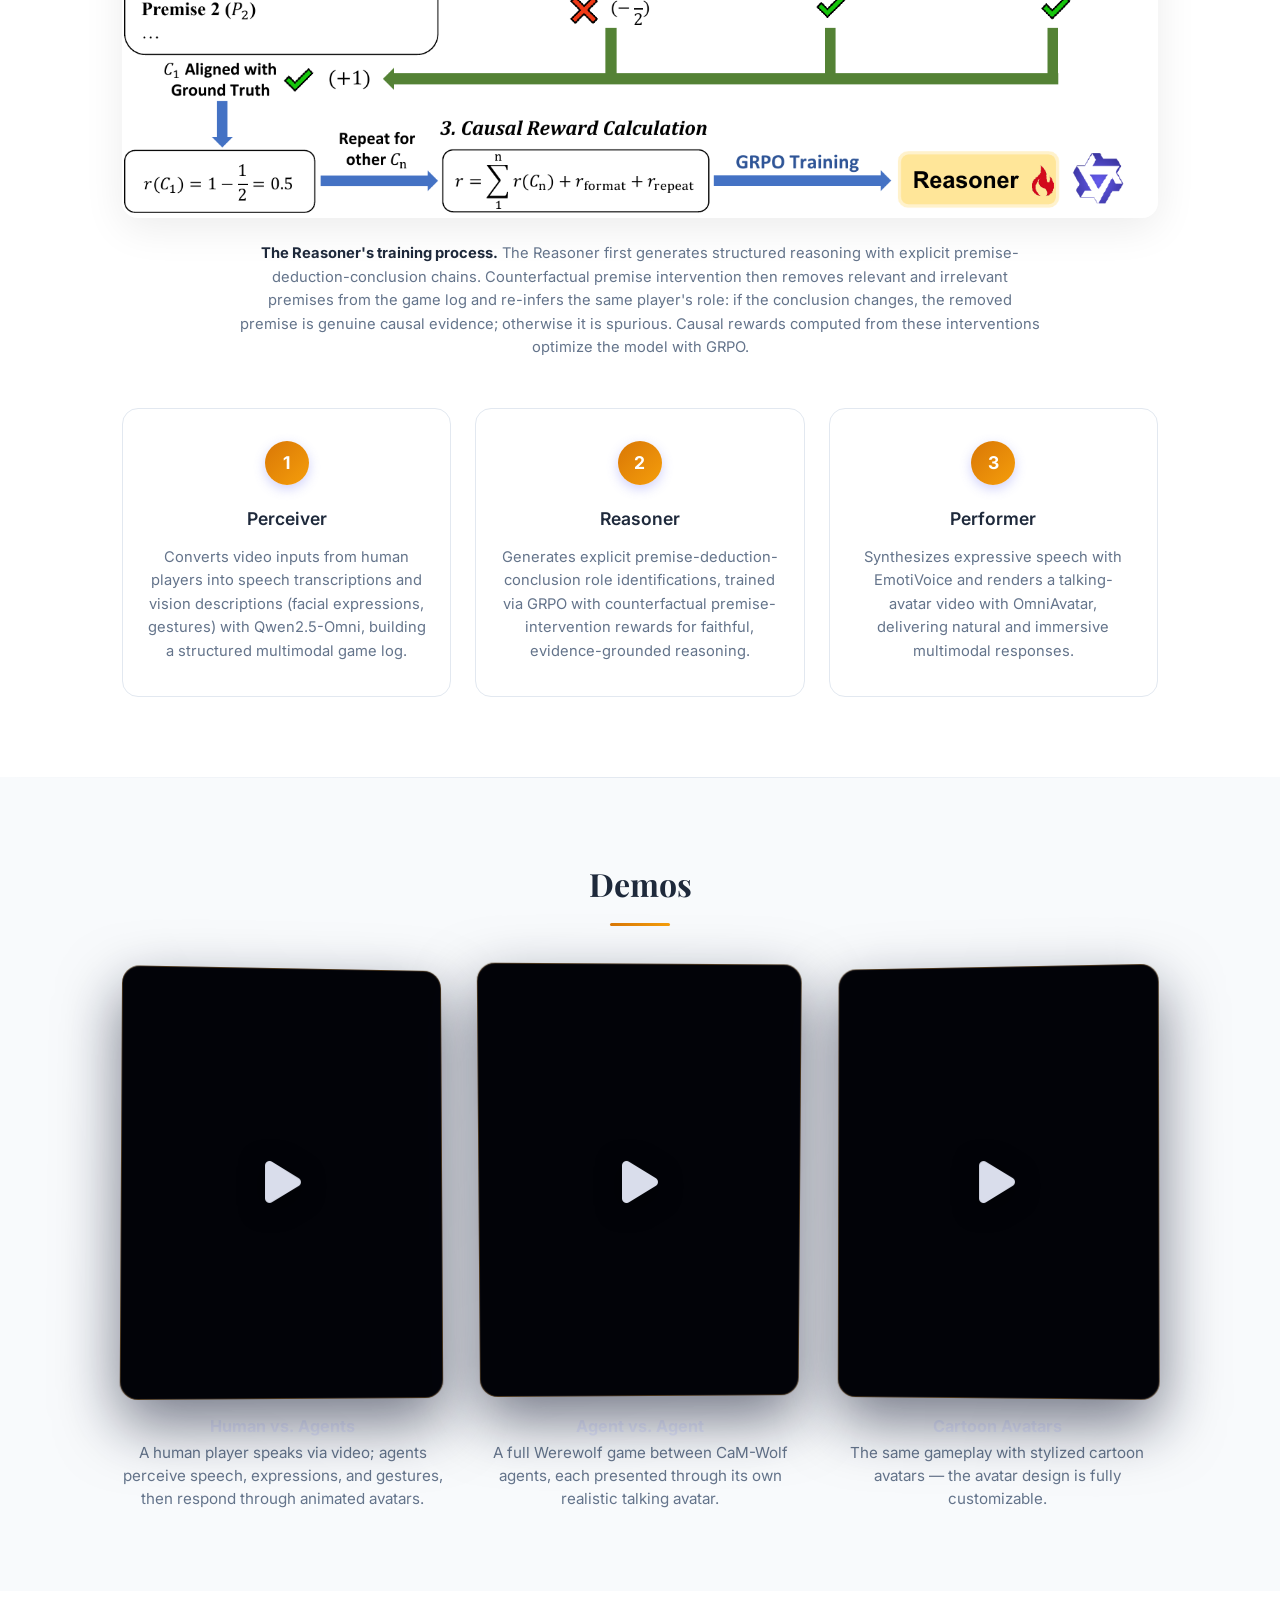
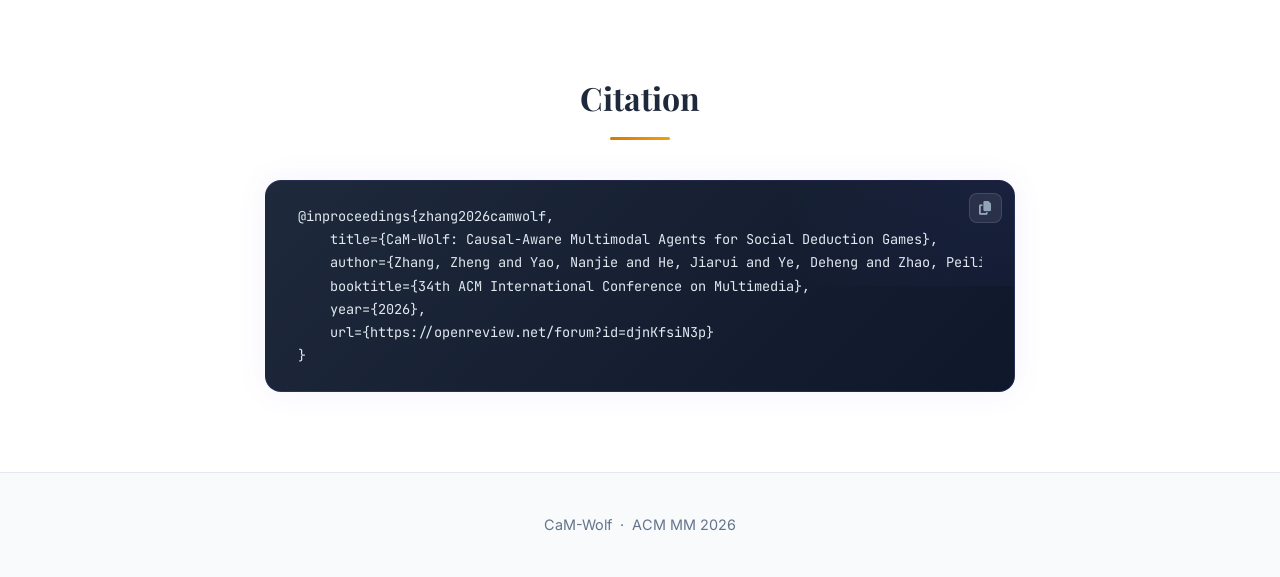
==== commit 5c8c80e7: "Center hero, add subtle side constellations" ====
--- a/docs/index.html
+++ b/docs/index.html
@@ -102,6 +102,32 @@
 <section class="hero">
     <div class="hero-bg"></div>
     <div class="hero-moonlight"></div>
+    <svg class="hero-deco left" width="150" height="360" viewBox="0 0 150 360" fill="none">
+      <g stroke="#fde68a" stroke-width="0.7">
+        <line x1="40" y1="40" x2="82" y2="96"/><line x1="82" y1="96" x2="58" y2="158"/>
+        <line x1="58" y1="158" x2="104" y2="212"/><line x1="104" y1="212" x2="70" y2="272"/>
+        <line x1="70" y1="272" x2="96" y2="326"/>
+      </g>
+      <g fill="#fde68a">
+        <circle cx="40" cy="40" r="2.4"/><circle cx="82" cy="96" r="1.6"/>
+        <circle cx="58" cy="158" r="2.8"/><circle cx="104" cy="212" r="1.6"/>
+        <circle cx="70" cy="272" r="2.2"/><circle cx="96" cy="326" r="1.5"/>
+        <circle cx="118" cy="70" r="1"/><circle cx="30" cy="220" r="1"/><circle cx="126" cy="300" r="1"/>
+      </g>
+    </svg>
+    <svg class="hero-deco right" width="150" height="360" viewBox="0 0 150 360" fill="none">
+      <g stroke="#fde68a" stroke-width="0.7">
+        <line x1="40" y1="40" x2="82" y2="96"/><line x1="82" y1="96" x2="58" y2="158"/>
+        <line x1="58" y1="158" x2="104" y2="212"/><line x1="104" y1="212" x2="70" y2="272"/>
+        <line x1="70" y1="272" x2="96" y2="326"/>
+      </g>
+      <g fill="#fde68a">
+        <circle cx="40" cy="40" r="2.4"/><circle cx="82" cy="96" r="1.6"/>
+        <circle cx="58" cy="158" r="2.8"/><circle cx="104" cy="212" r="1.6"/>
+        <circle cx="70" cy="272" r="2.2"/><circle cx="96" cy="326" r="1.5"/>
+        <circle cx="118" cy="70" r="1"/><circle cx="30" cy="220" r="1"/><circle cx="126" cy="300" r="1"/>
+      </g>
+    </svg>
     <div class="hero-orb hero-orb-1"></div>
     <div class="hero-orb hero-orb-2"></div>
     <div class="hero-orb hero-orb-3"></div>
--- a/docs/static/css/style.css
+++ b/docs/static/css/style.css
@@ -823,12 +823,7 @@
 
 .hero {
     background: linear-gradient(180deg, #081c19 0%, #0b1220 100%);
-    text-align: left;
-}
-
-.hero .container {
-    max-width: 880px;
-    margin-left: 6vw;
+    text-align: center;
 }
 
 .hero-moonlight {
@@ -848,3 +843,14 @@
     .hero { text-align: center; }
     .hero .container { margin-left: auto; }
 }
+
+.hero-deco {
+    position: absolute;
+    top: 50%;
+    transform: translateY(-50%);
+    opacity: 0.28;
+    pointer-events: none;
+}
+.hero-deco.left  { left: 5vw; }
+.hero-deco.right { right: 5vw; transform: translateY(-50%) scaleX(-1); }
+@media (max-width: 900px) { .hero-deco { display: none; } }
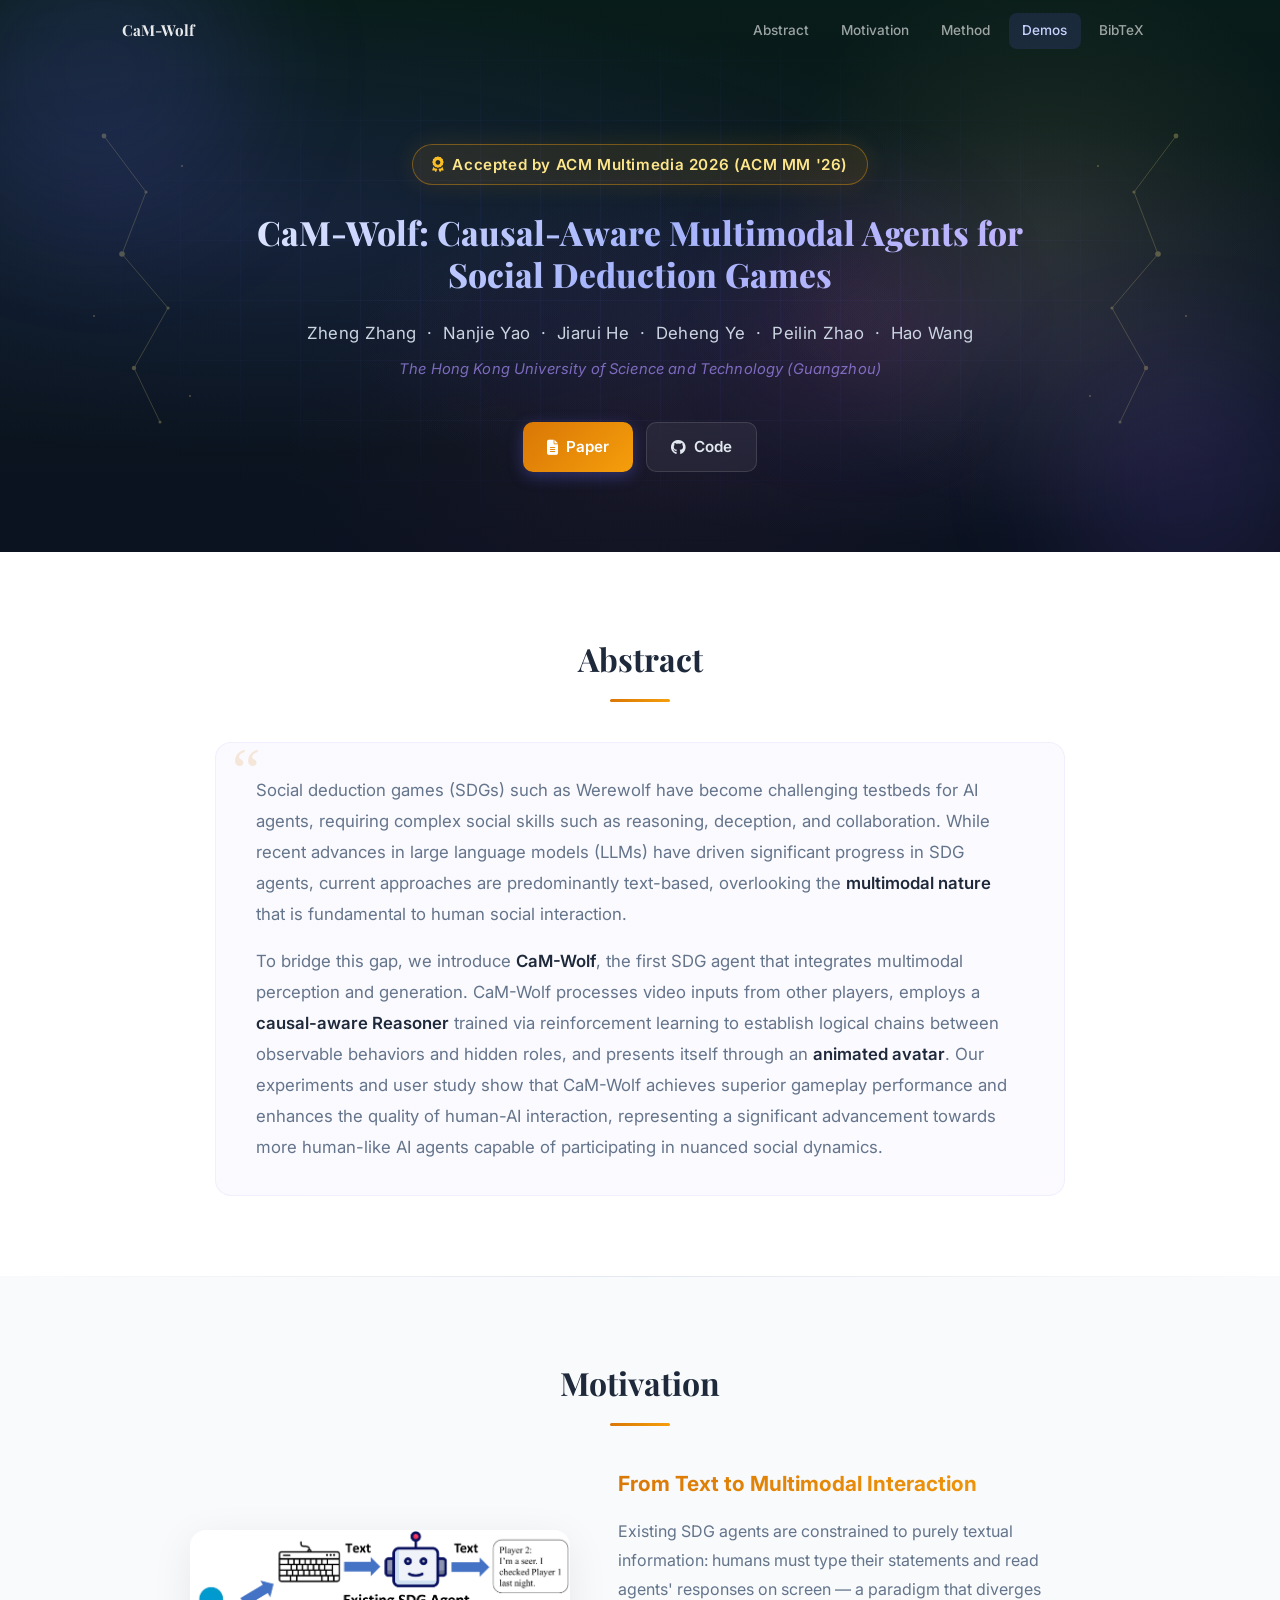
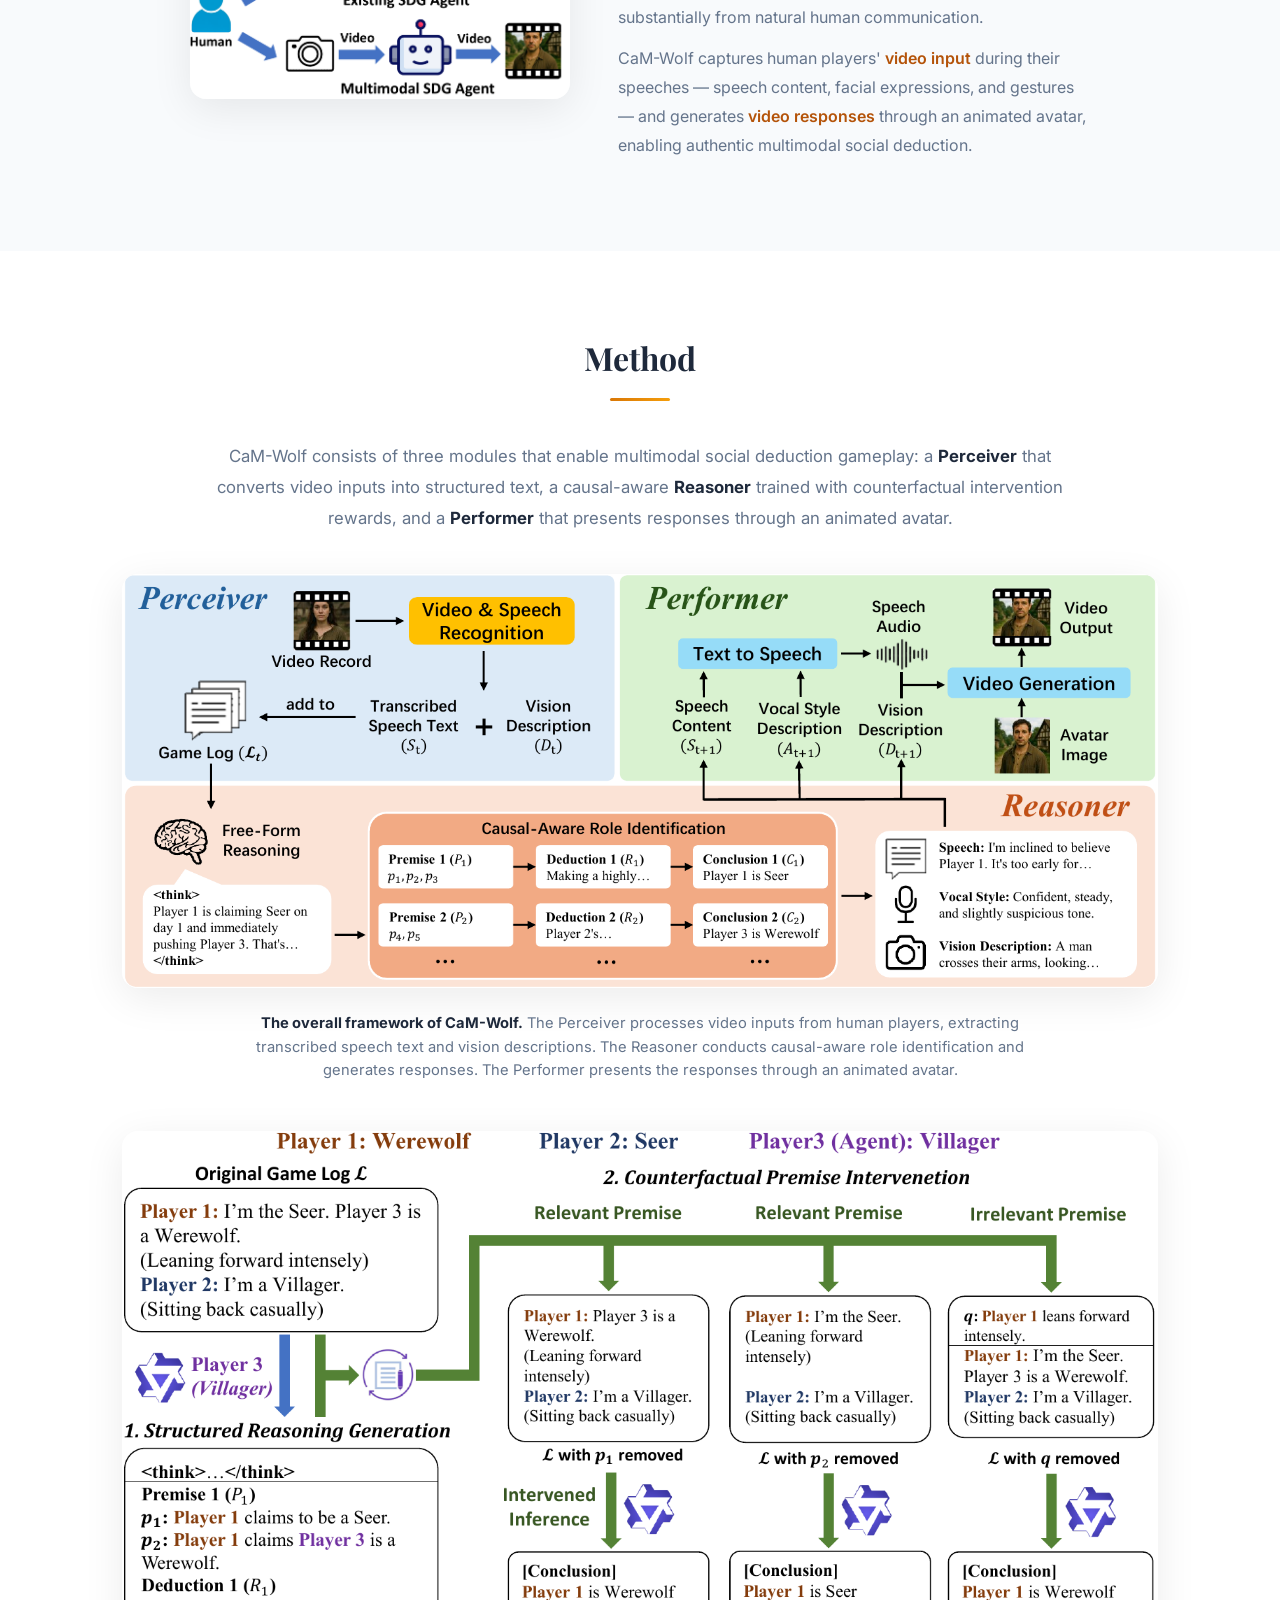
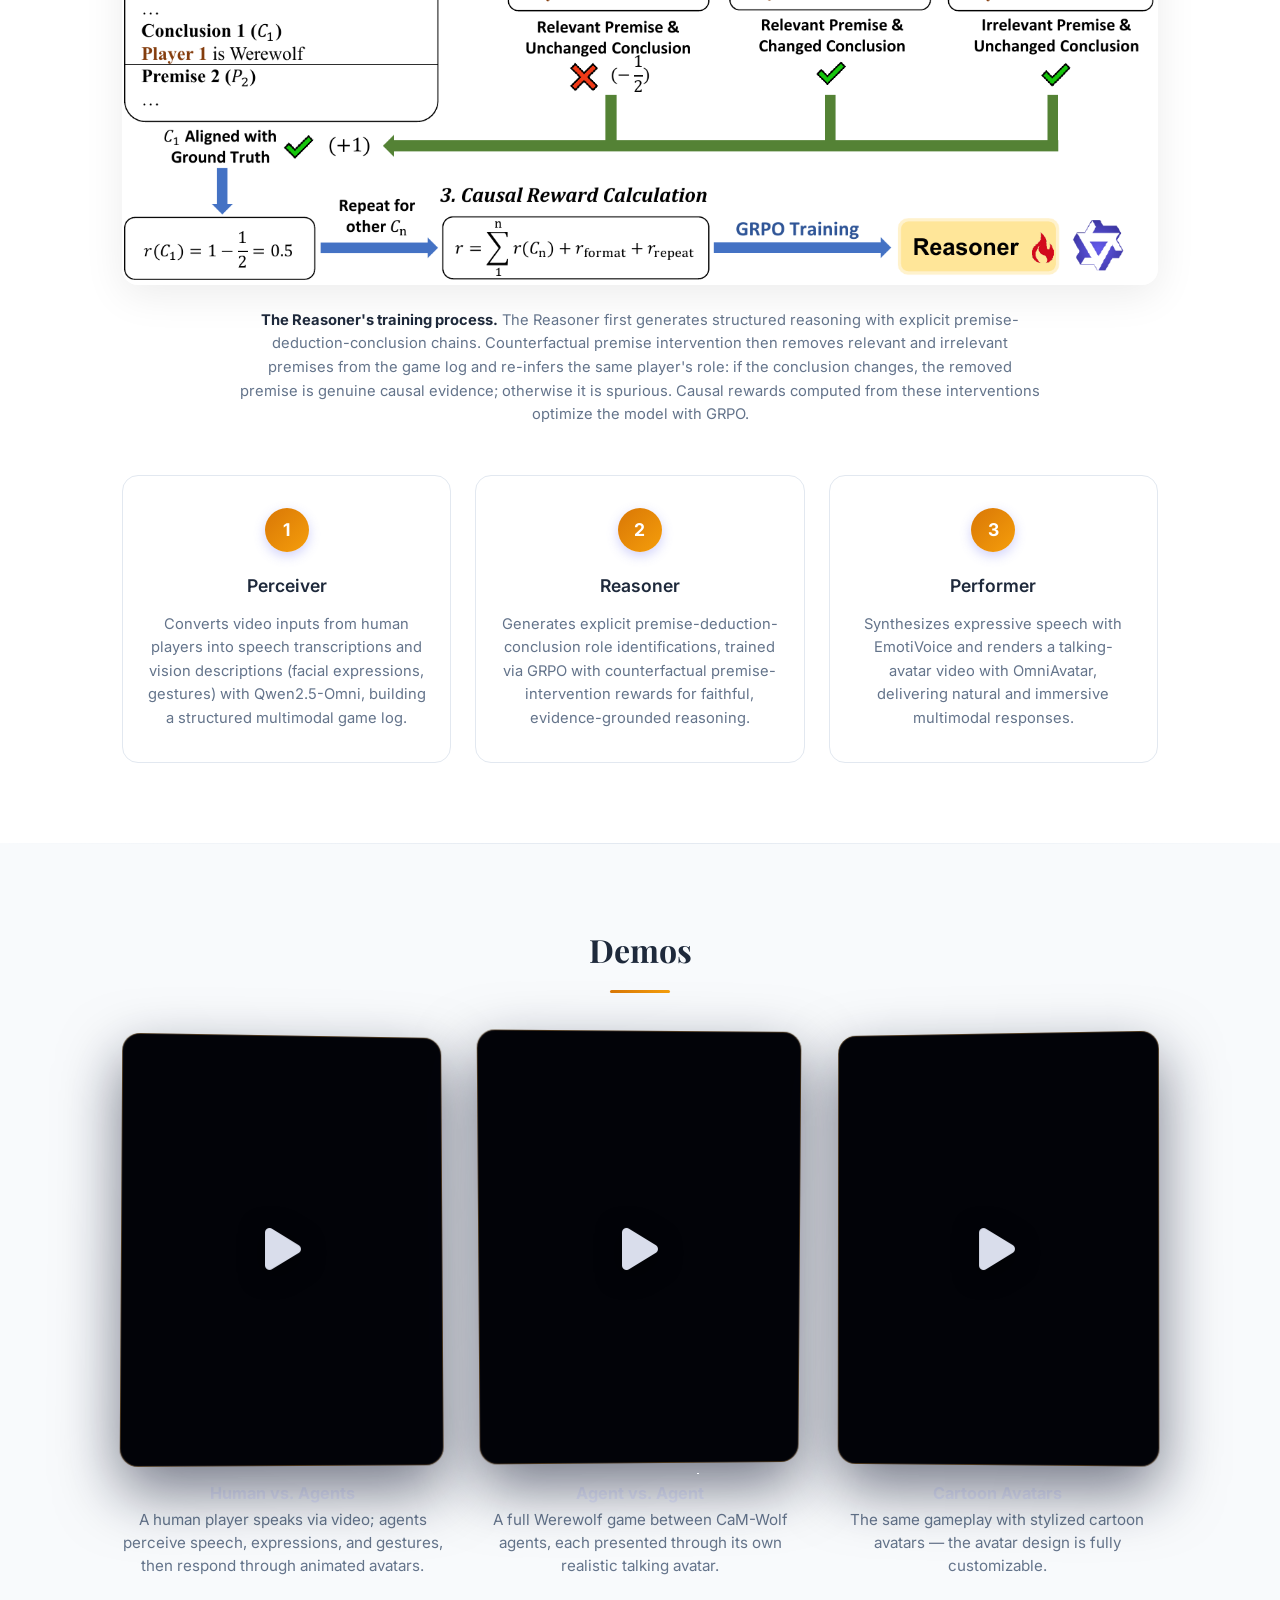
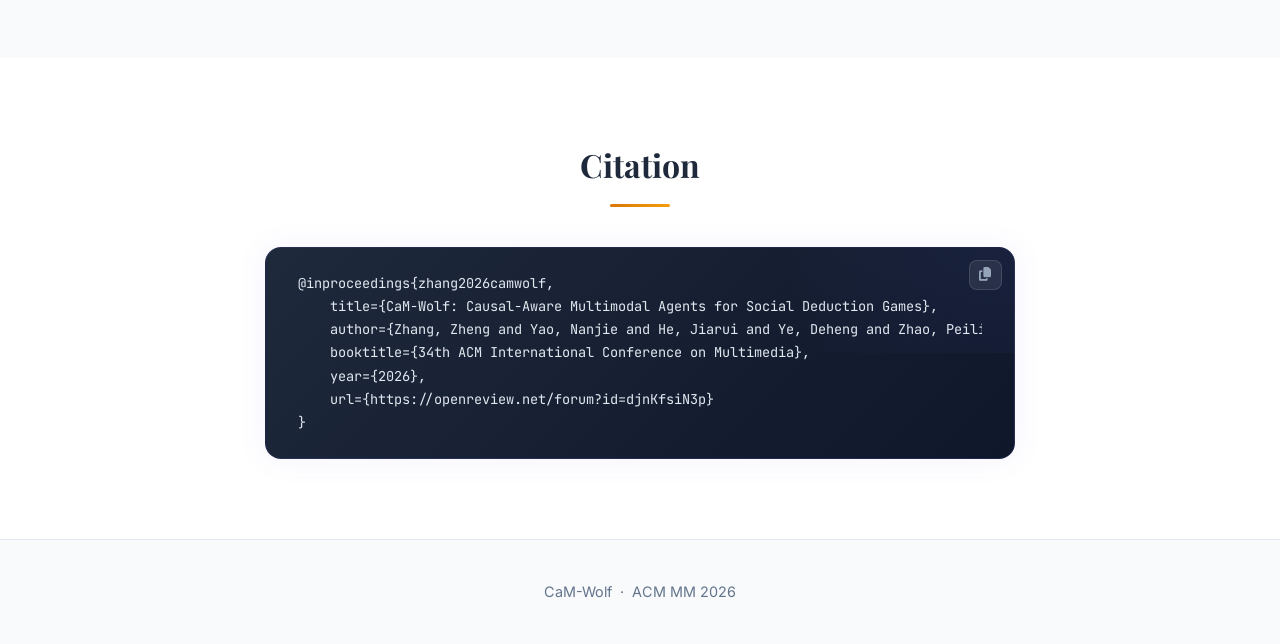
==== commit 4664cce1: "Add ACM MM 2026 acceptance notice to README and project page Co-Authored-By: Claude Code <noreply@an" ====
--- a/docs/index.html
+++ b/docs/index.html
@@ -83,6 +83,22 @@
         @media (max-width: 640px) {
             .tilt-inner video { height: 320px; }
         }
+        .hero-venue {
+            display: inline-flex;
+            align-items: center;
+            gap: 0.55rem;
+            padding: 0.42rem 1.2rem;
+            margin-bottom: 1.6rem;
+            border-radius: 999px;
+            border: 1px solid rgba(245, 158, 11, 0.4);
+            background: rgba(245, 158, 11, 0.1);
+            color: #fde68a;
+            font-size: 0.95rem;
+            font-weight: 600;
+            letter-spacing: 0.04em;
+            box-shadow: 0 0 24px rgba(245, 158, 11, 0.12);
+        }
+        .hero-venue i { font-size: 0.95rem; color: #fbbf24; }
     </style>
 </head>
 <body>
@@ -132,6 +148,7 @@
     <div class="hero-orb hero-orb-2"></div>
     <div class="hero-orb hero-orb-3"></div>
     <div class="container">
+        <div class="hero-venue"><i class="fas fa-award"></i> Accepted by ACM Multimedia 2026 (ACM MM '26)</div>
         <h1 class="hero-title">CaM-Wolf: Causal-Aware Multimodal Agents for Social Deduction Games</h1>
         <p class="hero-authors">
             Zheng Zhang &nbsp;·&nbsp; Nanjie Yao &nbsp;·&nbsp; Jiarui He &nbsp;·&nbsp; Deheng Ye &nbsp;·&nbsp; Peilin Zhao &nbsp;·&nbsp; Hao Wang
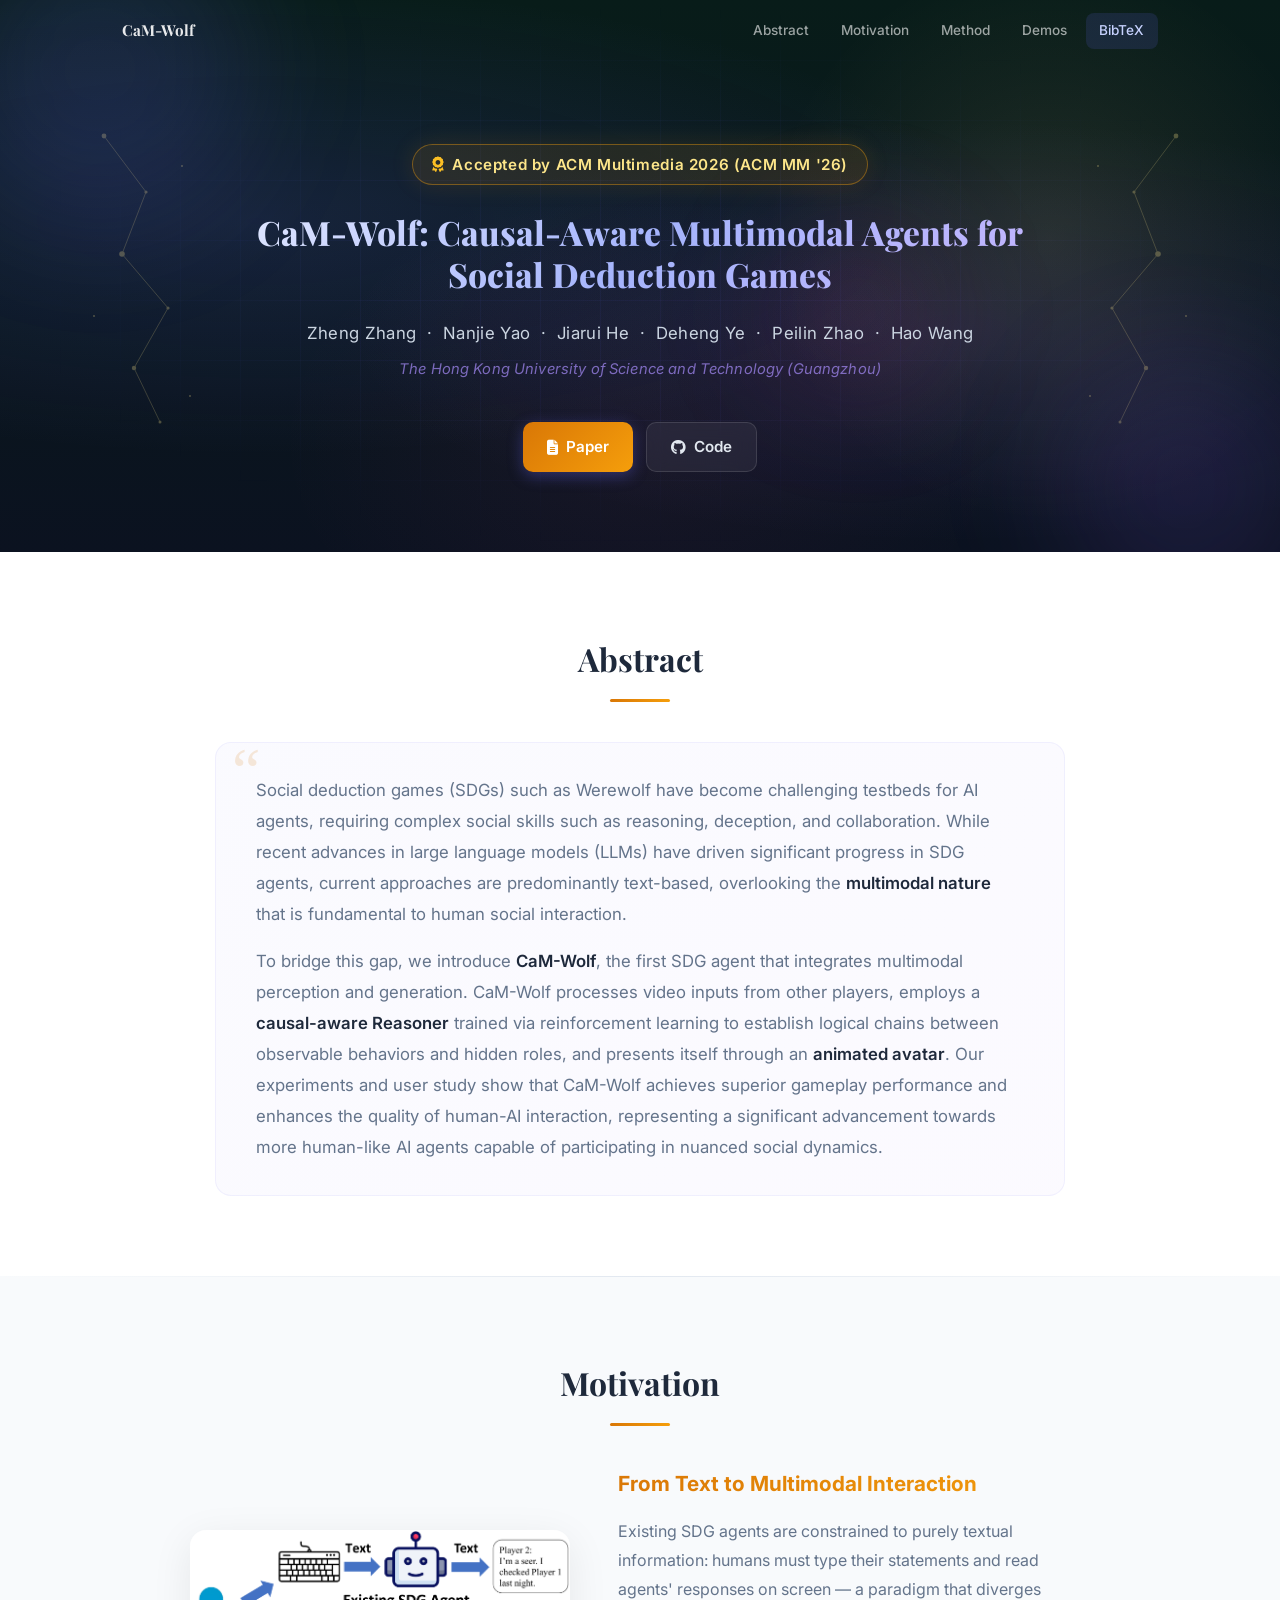
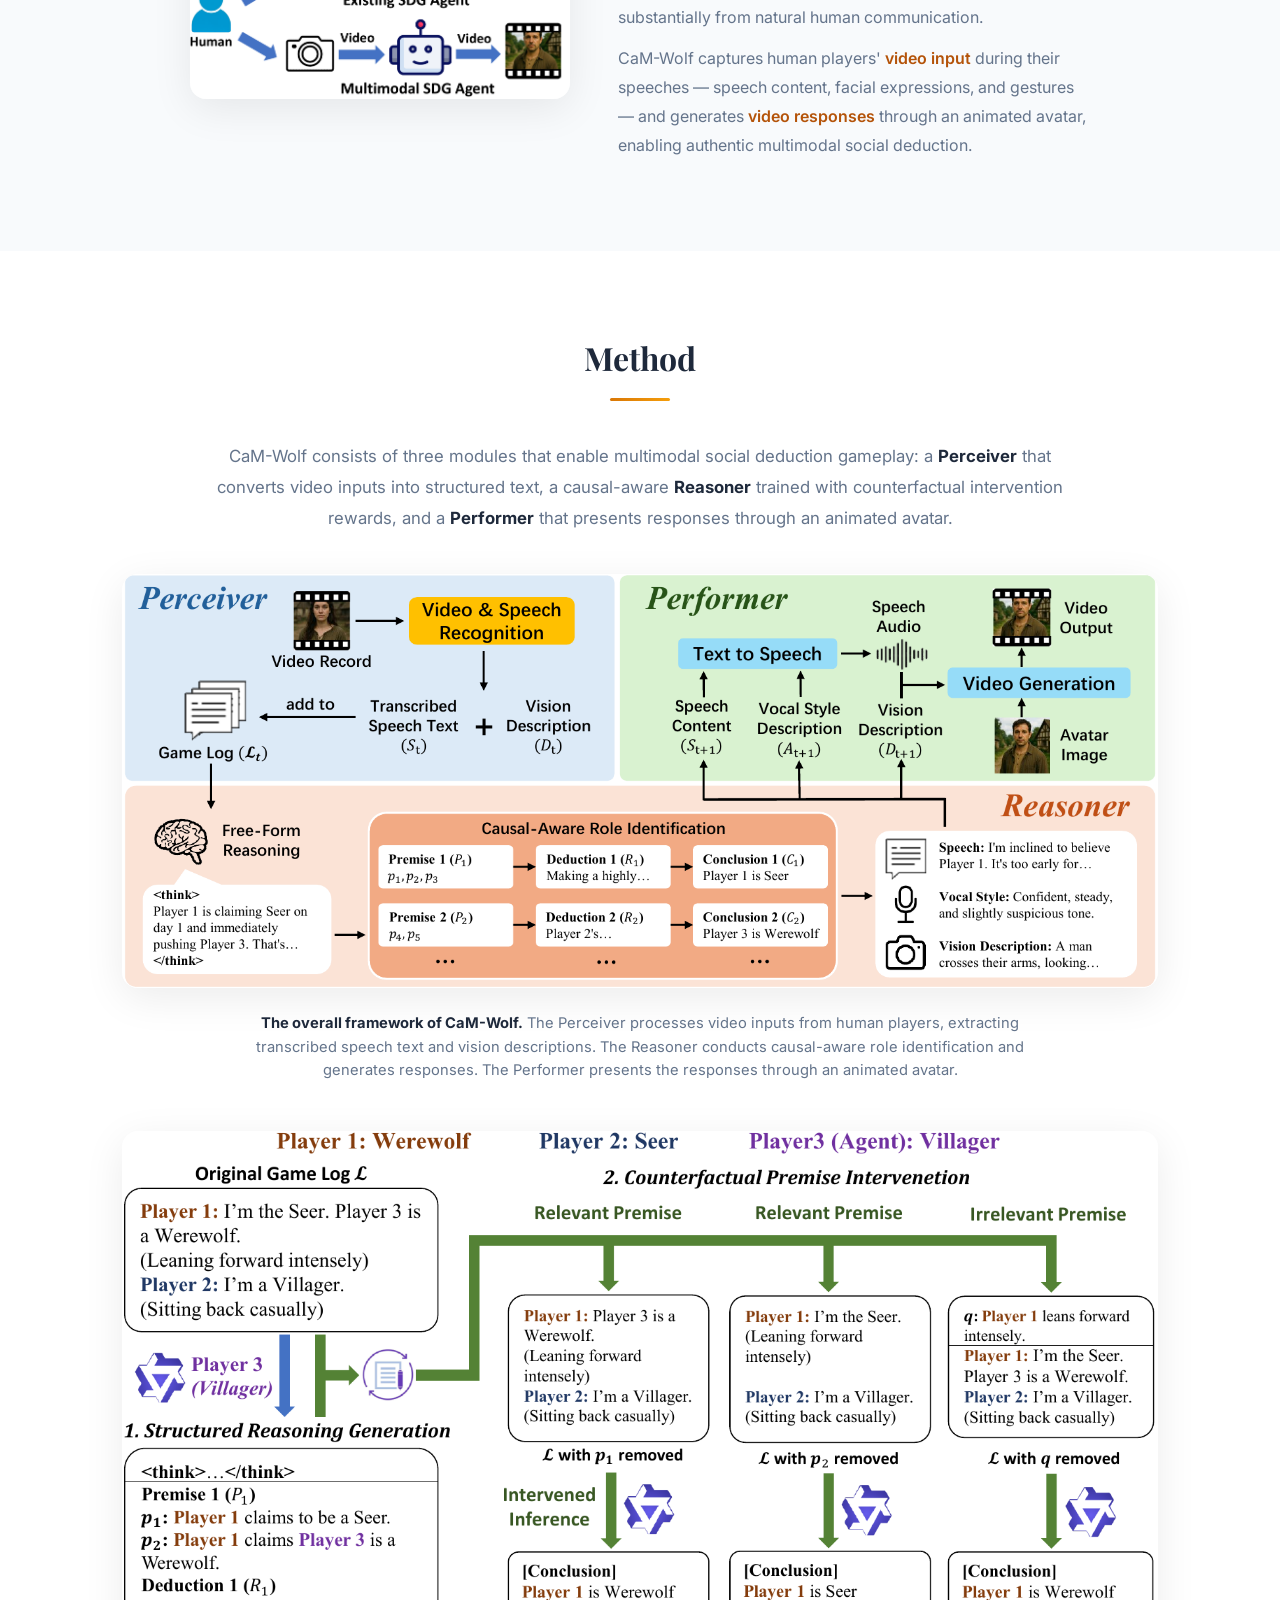
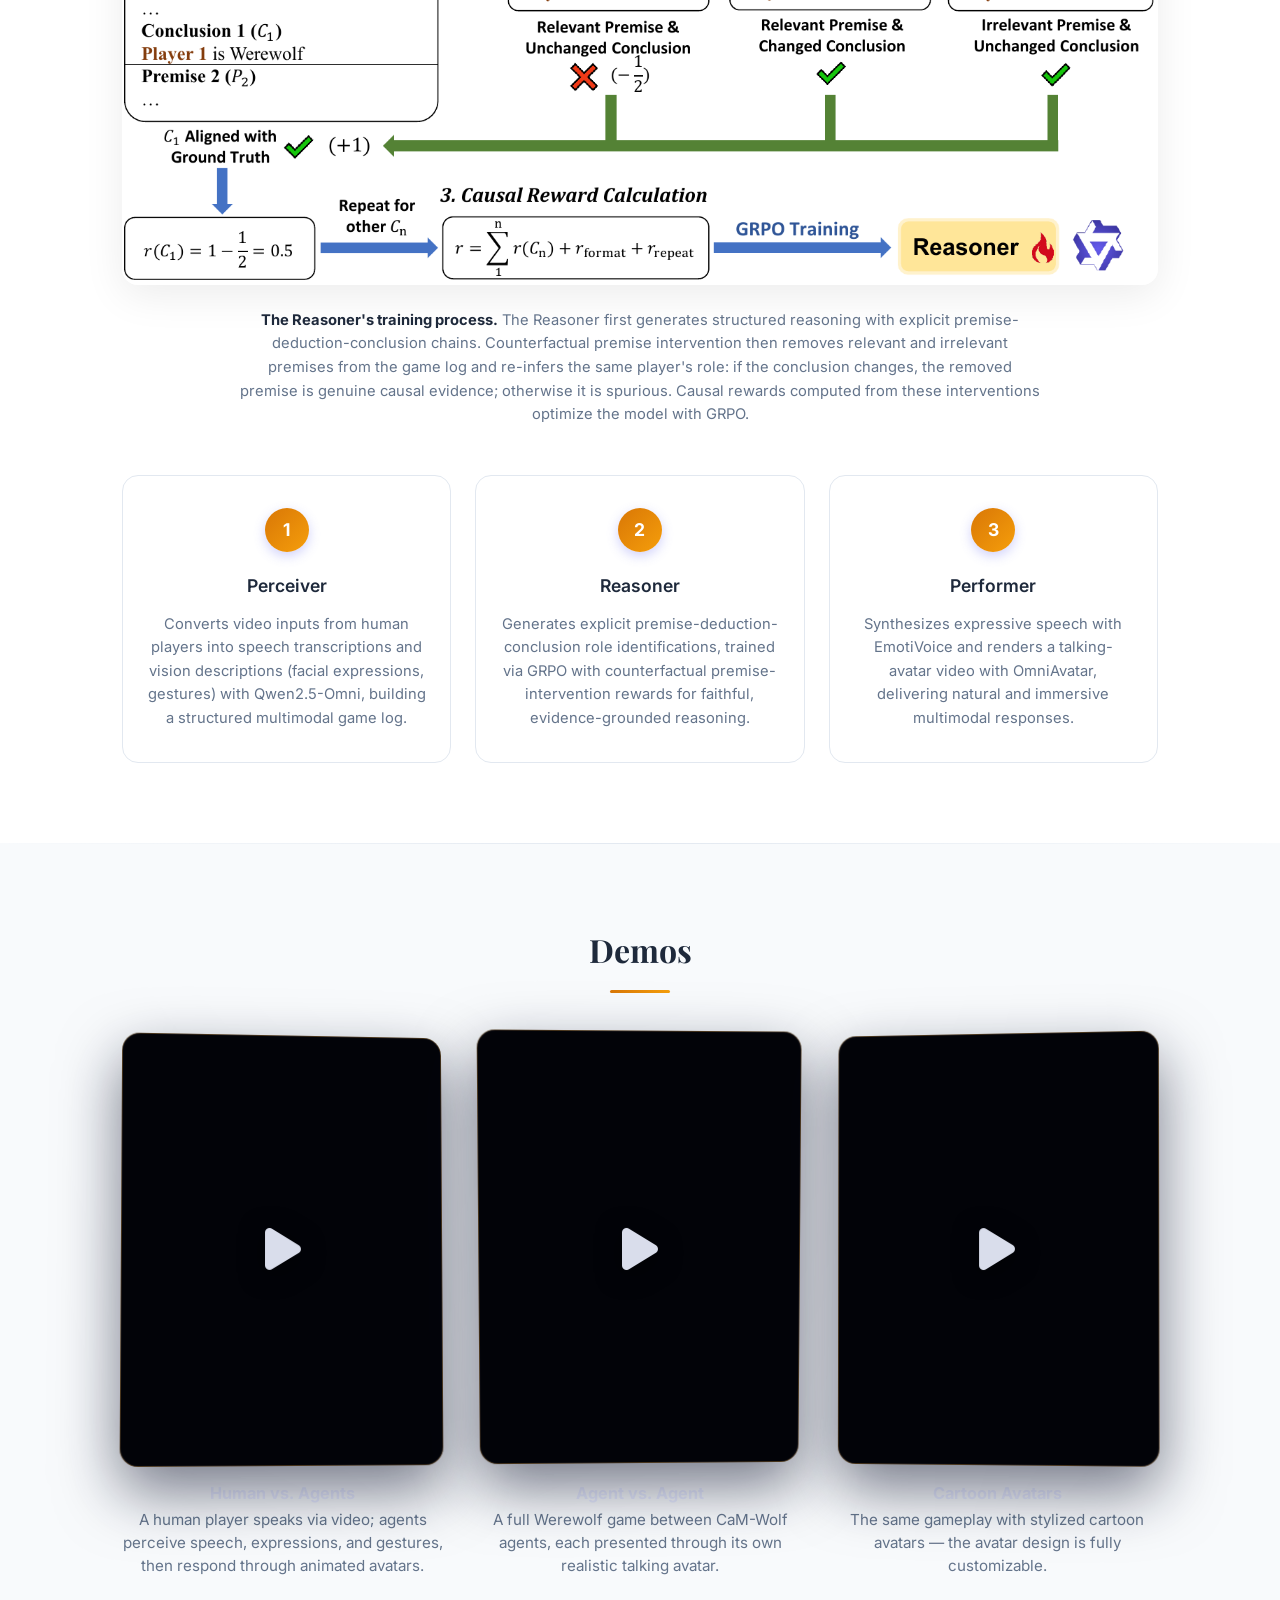
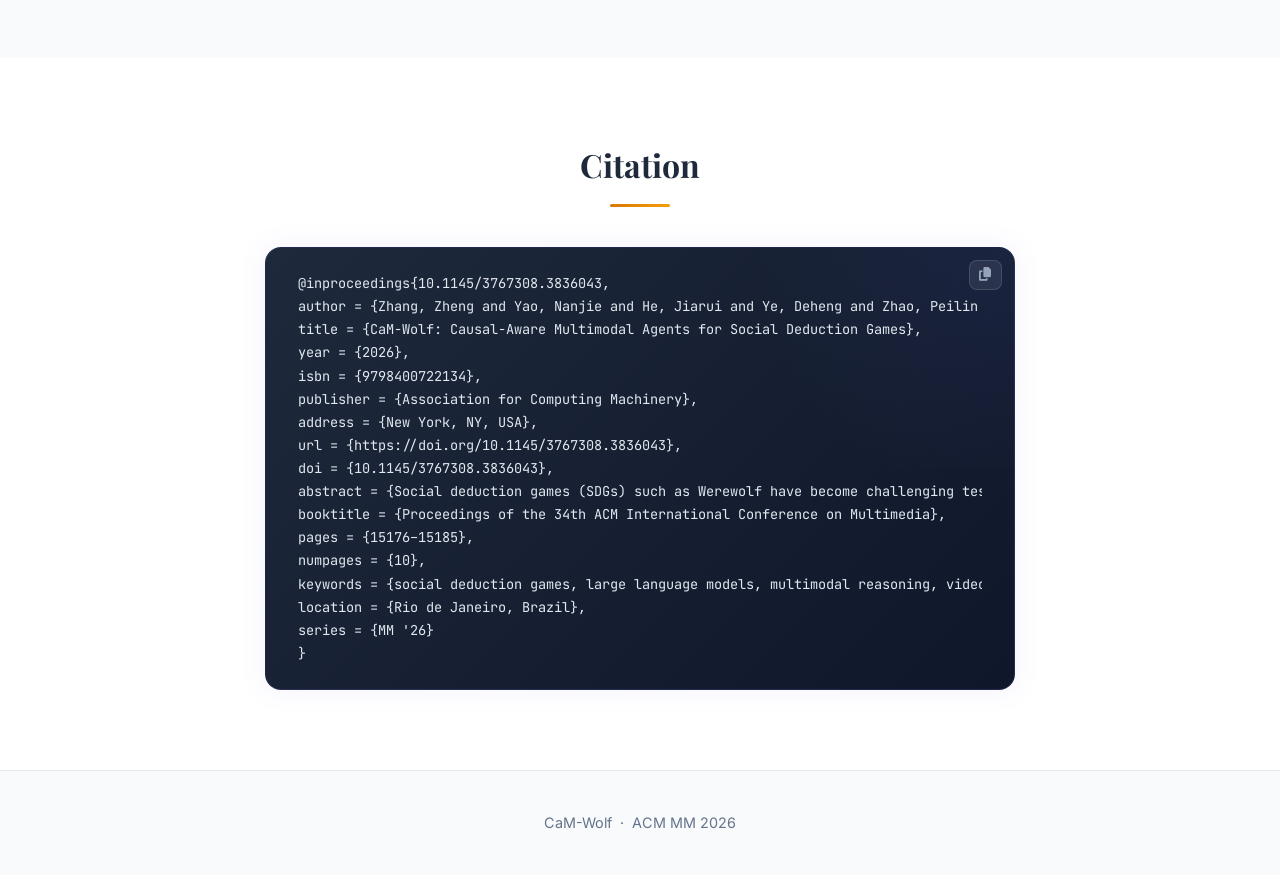
==== commit 649006c0: "Update BibTeX citation to the ACM MM '26 proceedings entry" ====
--- a/docs/index.html
+++ b/docs/index.html
@@ -270,12 +270,22 @@
             <button class="copy-btn" onclick="copyBibtex()" title="Copy to clipboard">
                 <i class="fas fa-copy"></i>
             </button>
-<pre id="bibtex">@inproceedings{zhang2026camwolf,
-    title={CaM-Wolf: Causal-Aware Multimodal Agents for Social Deduction Games},
-    author={Zhang, Zheng and Yao, Nanjie and He, Jiarui and Ye, Deheng and Zhao, Peilin and Wang, Hao},
-    booktitle={34th ACM International Conference on Multimedia},
-    year={2026},
-    url={https://openreview.net/forum?id=djnKfsiN3p}
+<pre id="bibtex">@inproceedings{10.1145/3767308.3836043,
+author = {Zhang, Zheng and Yao, Nanjie and He, Jiarui and Ye, Deheng and Zhao, Peilin and Wang, Hao},
+title = {CaM-Wolf: Causal-Aware Multimodal Agents for Social Deduction Games},
+year = {2026},
+isbn = {9798400722134},
+publisher = {Association for Computing Machinery},
+address = {New York, NY, USA},
+url = {https://doi.org/10.1145/3767308.3836043},
+doi = {10.1145/3767308.3836043},
+abstract = {Social deduction games (SDGs) such as Werewolf have become challenging testbeds for AI agents. These games require complex social skills such as reasoning, deception, and collaboration. While recent advances in large language models (LLMs) have driven significant progress in SDG agents, current approaches are predominantly text-based, overlooking the multimodal nature that is fundamental to human social interaction. To bridge this gap, we introduce CaM-Wolf, the first SDG agent that integrates multimodal perception and generation. CaM-Wolf processes video inputs from other players, employs a causal-aware Reasoner trained via reinforcement learning to establish logical chains between observable behaviors and hidden roles, and presents itself through an animated avatar. Our experiments and user study show that CaM-Wolf achieves superior agent gameplay performance and enhances the quality of human-AI interaction. This work represents a significant advancement towards creating more human-like AI agents capable of participating in nuanced social dynamics. Our code is available at https://3dagentworld.github.io/avatar_wolf.},
+booktitle = {Proceedings of the 34th ACM International Conference on Multimedia},
+pages = {15176–15185},
+numpages = {10},
+keywords = {social deduction games, large language models, multimodal reasoning, video recognition, video generation},
+location = {Rio de Janeiro, Brazil},
+series = {MM '26}
 }</pre>
         </div>
     </div>
